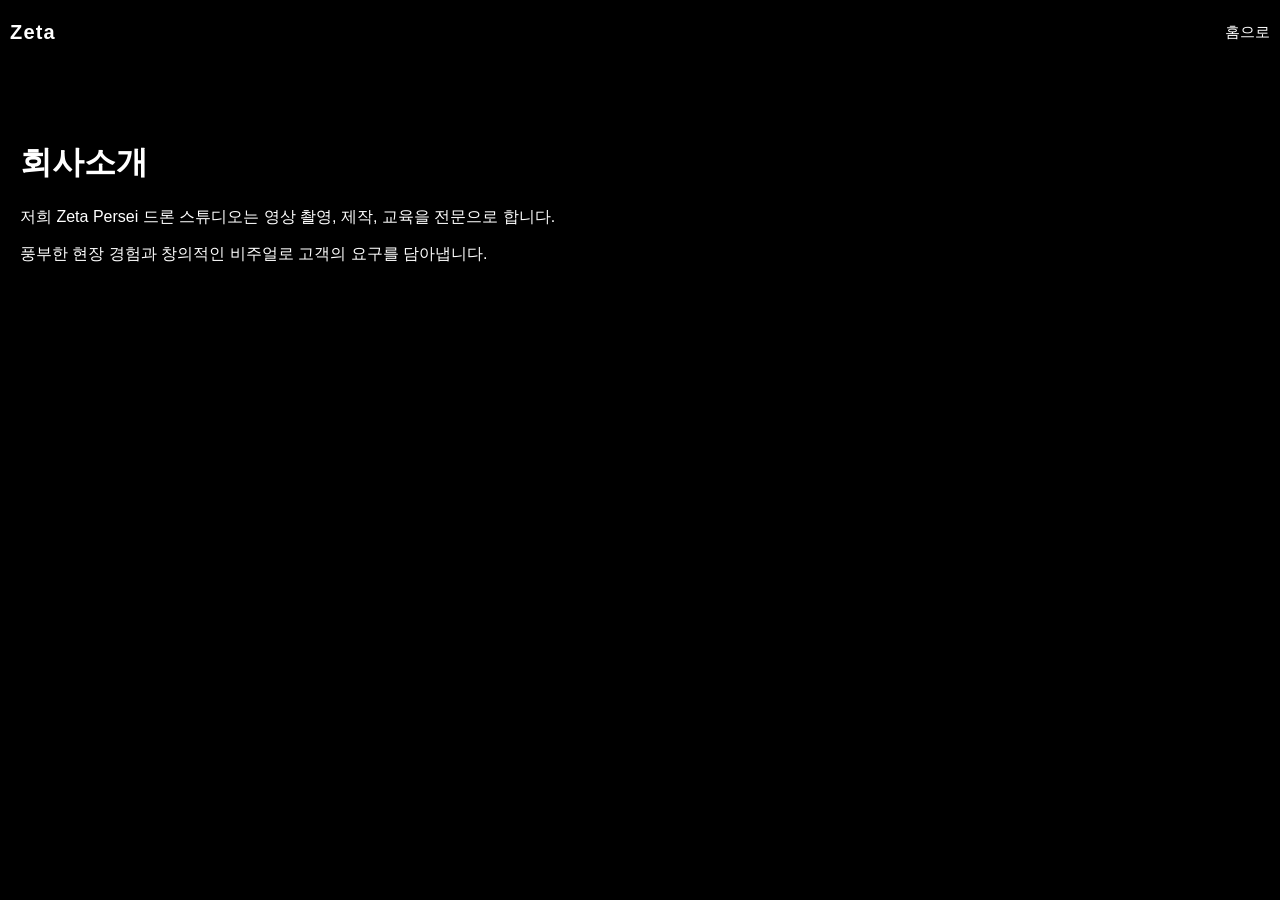
==== about.html @ e3e01cfb "...." ====
<!DOCTYPE html>
<html lang="ko">
<head>
    <meta charset="utf-8">
    <title>회사소개 - Zeta Persei</title>
    <link rel="stylesheet" href="style.css">
    <meta name="theme-color" content="#111">
</head>
<body>
<header class="header">
    <div class="logo">Zeta</div>
    <nav>
        <div class="menu"><button onclick="window.location.href='index.html'">홈으로</button></div>
    </nav>
</header>
<main style="padding:120px 20px; color: white;">
    <h1>회사소개</h1>
    <p>저희 Zeta Persei 드론 스튜디오는 영상 촬영, 제작, 교육을 전문으로 합니다.</p>
    <p>풍부한 현장 경험과 창의적인 비주얼로 고객의 요구를 담아냅니다.</p>
</main>
</body>
</html>
---- style.css ----
/* ================= 기본 ================= */
body {
    margin: 0;
    font-family: 'Segoe UI', sans-serif;
    background: #000;
    color: white;
}

body.loading {
    overflow: hidden;
}

/* Light theme overrides */
body.light {
    background: #f7f7f7;
    color: #0b0b0b;
}

body.light .header {
    background: rgba(255,255,255,0.95);
    color: #111;
    box-shadow: 0 6px 18px rgba(0,0,0,0.06);
}

body.light .logo {
    color: #111;
}

body.light nav {
    color: #111;
}

body.light .menu button,
body.light .nav-button {
    color: #111;
}

body.light .nav-button.active::after {
    background: #111;
}

body.light nav a,
body.light .dropdown a {
    color: #111;
    background: transparent;
}

body.light .dropdown {
    background: rgba(255,255,255,0.95);
    color: #111;
    border: 1px solid rgba(0,0,0,0.06);
}

body.light .header button,
body.light .nav-toggle {
    background: transparent;
    color: #111;
}

body.light .theme-toggle {
    background: rgba(0,0,0,0.08);
    color: #111;
}

body.light button {
    background: #111;
    color: #fff;
}

body.light nav button,
body.light .menu button {
    background: transparent;
    color: #111;
}

body.light .card,
body.light .stat-card,
body.light .weather-status-card,
body.light .weather-metric,
body.light .contact-form {
    background: #fff;
    color: #111;
    border: 1px solid rgba(0,0,0,0.06);
    box-shadow: none;
}

body.light .overlay { background: rgba(255,255,255,0.06) }

body.light .contact-form input,
body.light .contact-form textarea {
    background: #fff;
    color: #111;
    border: 1px solid rgba(0,0,0,0.08);
}

#loader {
    position: fixed;
    inset: 0;
    display: flex;
    align-items: center;
    justify-content: center;
    background:
        radial-gradient(circle at 50% 40%, rgba(255,255,255,0.08), transparent 42%),
        linear-gradient(180deg, #050505 0%, #111 100%);
    z-index: 2000;
    opacity: 1;
    visibility: visible;
    transition: opacity 0.6s ease, visibility 0.6s ease;
}

#loader.hide {
    opacity: 0;
    visibility: hidden;
}

.loader-mark {
    font-size: clamp(42px, 8vw, 96px);
    font-weight: 700;
    letter-spacing: 0.32em;
    text-transform: uppercase;
    color: white;
    text-indent: 0.32em;
    animation: loaderPulse 1.6s ease-in-out infinite;
}

@keyframes loaderPulse {
    0% {
        opacity: 0.45;
        transform: scale(0.96);
    }
    50% {
        opacity: 1;
        transform: scale(1);
    }
    100% {
        opacity: 0.45;
        transform: scale(0.96);
    }
}

/* ================= HEADER ================= */
.header {
    position: fixed;
    width: 100%;
    padding: 15px 10px;
    display: flex;
    justify-content: space-between;
    align-items: center;
    backdrop-filter: blur(10px);
    background: rgba(0,0,0,0.6);
    z-index: 1000;
    box-sizing: border-box;
    transition: padding 0.35s ease, background 0.35s ease, box-shadow 0.35s ease, backdrop-filter 0.35s ease, transform 0.35s ease;
}

.nav-toggle {
    display: none;
    background: none;
    border: none;
    color: white;
    font-size: 22px;
    margin-right: 8px;
}

.header-actions {
    display: inline-flex;
    gap: 8px;
    align-items: center;
}

.theme-toggle {
    background: rgba(255,255,255,0.06);
    border-radius: 8px;
    padding: 6px 8px;
}

.header.scrolled {
    padding: 10px 18px;
    background: rgba(0,0,0,0.82);
    backdrop-filter: blur(16px);
    box-shadow: 0 10px 30px rgba(0,0,0,0.28);
}

/* 로고 */
.logo {
    font-size: 20px;
    font-weight: bold;
    letter-spacing: 0.06em;
    transition: transform 0.35s ease, letter-spacing 0.35s ease, opacity 0.35s ease;
}

.header.scrolled .logo {
    transform: scale(0.92);
    letter-spacing: 0.12em;
    opacity: 0.9;
}


/* 메뉴 전체 */
nav {
    display: flex;
    gap: 30px;
}

.mobile-nav {
    display: none;
}

/* 메뉴 하나 */
.menu {
    position: relative;
}

/* 메뉴 버튼 */
.menu button {
    background: none;
    border: none;
    color: white;
    cursor: pointer;
    font-size: 15px;
    padding: 8px 0;
    position: relative;
    transition: color 0.25s ease, transform 0.25s ease, opacity 0.25s ease;
}

.menu button:hover {
    opacity: 1;
}

.nav-button::after {
    content: "";
    position: absolute;
    left: 0;
    bottom: -2px;
    width: 100%;
    height: 2px;
    border-radius: 999px;
    background: white;
    transform: scaleX(0);
    transform-origin: center;
    transition: transform 0.25s ease, opacity 0.25s ease;
    opacity: 0.7;
}

.nav-button.active {
    color: #ffffff;
    transform: translateY(-1px);
}

.nav-button.active::after {
    transform: scaleX(1);
    opacity: 1;
}

/* ================= 드롭다운 ================= */
.dropdown {
    position: absolute;
    top: 40px;
    left: 0;
    background: rgba(0,0,0,0.9);
    display: none;
    flex-direction: column;
    min-width: 150px;
    border-radius: 10px;
}

/* 드롭다운 링크 */
.dropdown a {
    padding: 10px;
    color: white;
    text-decoration: none;
}

/* hover 시 열림 */
.menu:hover .dropdown,
.menu.open .dropdown {
    display: flex;
}

/* ================= HERO ================= */
.hero {
    height: 100vh;
    position: relative;
}

#bgVideo {
    width: 100%;
    height: 100%;
    object-fit: cover;
}

/* 어둡게 */
.overlay {
    position: absolute;
    width: 100%;
    height: 100%;
    background: rgba(0,0,0,0.5);
}

/* 텍스트 */
.hero-content {
    position: absolute;
    top: 40%;
    width: 100%;
    text-align: center;
}

.dark {
    background: #070707;
    color: #f6f6f6;
}

/* ================= 버튼 ================= */
button {
    padding: 12px 24px;
    border: none;
    border-radius: 30px;
    background: white;
    color: black;
    cursor: pointer;
}

/* ================= 섹션 ================= */
.section {
    padding: 120px 20px;
    text-align: center;
}

.section-description {
    max-width: 720px;
    margin: 12px auto 0;
    color: #c6c6c6;
    line-height: 1.7;
}

.weather-panel {
    max-width: 1080px;
    margin: 36px auto 0;
    display: grid;
    grid-template-columns: 1.3fr 1fr;
    gap: 22px;
}

.weather-status-card,
.weather-metric {
    border: 1px solid rgba(255,255,255,0.08);
    background: linear-gradient(180deg, rgba(255,255,255,0.08) 0%, rgba(255,255,255,0.04) 100%);
    border-radius: 24px;
    box-shadow: 0 18px 40px rgba(0,0,0,0.22);
}

.weather-status-card {
    padding: 34px 30px;
    text-align: left;
}

.weather-kicker {
    margin: 0 0 14px;
    color: rgba(255,255,255,0.65);
    text-transform: uppercase;
    letter-spacing: 0.16em;
    font-size: 12px;
}

.flight-status {
    display: inline-flex;
    align-items: center;
    justify-content: center;
    min-width: 150px;
    padding: 14px 20px;
    border-radius: 999px;
    font-size: clamp(28px, 4vw, 42px);
    font-weight: 700;
    letter-spacing: 0.08em;
}

.flight-status.loading {
    background: rgba(255,255,255,0.08);
    color: white;
}

.flight-status.good {
    background: rgba(73, 197, 121, 0.18);
    color: #9ef2bb;
}

.flight-status.caution {
    background: rgba(255, 196, 87, 0.18);
    color: #ffd27d;
}

.flight-status.no-fly {
    background: rgba(255, 107, 107, 0.18);
    color: #ffb2b2;
}

.weather-location {
    margin: 18px 0 0;
    color: #cfcfcf;
    font-size: 15px;
}

.weather-metrics {
    display: grid;
    grid-template-columns: repeat(3, 1fr);
    gap: 18px;
}

.weather-extra { margin-top: 12px; display:flex; gap:12px; color:#cfcfcf }
.weather-forecast { margin-top: 18px; display:flex; gap:12px; justify-content:center }
.forecast-item { padding:8px 12px; background:rgba(255,255,255,0.03); border-radius:10px; font-size:13px }

.weather-metric {
    padding: 28px 18px;
}

.metric-label {
    display: block;
    color: rgba(255,255,255,0.65);
    text-transform: uppercase;
    letter-spacing: 0.16em;
    font-size: 11px;
}

.weather-metric strong {
    display: block;
    margin: 12px 0 6px;
    font-size: clamp(26px, 4vw, 40px);
    font-weight: 700;
}

.metric-unit {
    color: #bdbdbd;
    font-size: 14px;
}

.stats {
    display: flex;
    justify-content: center;
    gap: 22px;
    flex-wrap: wrap;
    margin-top: 42px;
}

.stat-card {
    min-width: 190px;
    padding: 28px 24px;
    border-radius: 22px;
    background: linear-gradient(180deg, rgba(255,255,255,0.1) 0%, rgba(255,255,255,0.04) 100%);
    border: 1px solid rgba(255,255,255,0.08);
    box-shadow: 0 18px 40px rgba(0,0,0,0.2);
}

.count,
.plus {
    font-size: 44px;
    font-weight: 700;
    line-height: 1;
}

.stat-card p {
    margin: 14px 0 0;
    color: #cfcfcf;
    font-size: 15px;
    letter-spacing: 0.04em;
}

/* ================= 카드 ================= */
.cards {
    display: flex;
    justify-content: center;
    gap: 20px;
}

.card {
    background: rgba(255,255,255,0.1);
    padding: 30px;
    border-radius: 20px;
    transition: 0.3s;
}

.card:hover {
    transform: translateY(-10px);
}

/* ================= 슬라이더 ================= */
/* 슬라이더 박스 */
.slider {
    width: 100%;
    max-width: 1000px;
    margin: auto;
}

/* 영상 3개 가로 정렬 */
.slides {
    display: flex;
    justify-content: center;
    gap: 20px;
    flex-wrap: wrap; /* 화면 작아지면 줄바꿈 */
}

.slides.dragging { cursor: grabbing }
.slides { overflow-x: auto; scroll-behavior: smooth; padding-bottom: 12px }
.slides::-webkit-scrollbar { height: 8px }
.slides::-webkit-scrollbar-thumb { background: rgba(255,255,255,0.08); border-radius: 999px }

.portfolio-controls { display:flex; justify-content:space-between; align-items:center; max-width:1000px; margin: 0 auto 18px }
.filters { display:flex; gap:8px }
.filter-btn { background: rgba(255,255,255,0.06); color:white; border:none; padding:8px 12px; border-radius:8px }
.filter-btn.active { background:white; color:black }
.carousel-controls button { background: rgba(255,255,255,0.06); color:white; border:none; padding:6px 10px; border-radius:8px }

.map-wrap { max-width:1000px; margin:0 auto }

.reviews-list blockquote { margin:8px auto; max-width:800px; background: rgba(255,255,255,0.03); padding: 14px; border-radius:8px }
.process-list { max-width:800px; margin: 0 auto; text-align:left }

@media (max-width: 880px) {
    nav { display:none }
    .nav-toggle { display:inline-block }
    .mobile-nav { display:block; position:fixed; inset:0; background:rgba(0,0,0,0.9); z-index:1500; transform: translateY(-100%); transition: transform 0.28s ease }
    .mobile-nav.open { transform: translateY(0) }
    .mobile-nav nav { display:flex; flex-direction:column; gap:18px; padding: 80px 20px }
}

/* estimate */
.estimate-card { max-width:720px; margin: 18px auto; padding: 18px; background: rgba(255,255,255,0.03); border-radius: 12px }
.estimate-card label { display:block; margin-bottom:12px }
.estimate-card input, .estimate-card select { width:100%; padding:8px; margin-top:6px }
.estimate-result { margin: 12px 0; font-size:18px }

/* attachment preview */
.attachment-preview img { max-width:240px; display:block; margin-top:8px }

/* admin */
.admin-message { border:1px solid rgba(255,255,255,0.06); padding:12px; margin-bottom:12px; border-radius:8px }
.admin-message header { display:flex; justify-content:space-between; align-items:center }
.admin-actions button { margin-left:8px }

/* 포트폴리오 링크 */
.portfolio-link {
    display: block;
    border-radius: 15px;
    overflow: hidden;
    text-decoration: none;
}

/* 영상/이미지 스타일 */
.slides video,
.slides img {
    width: 300px;
    height: 200px;
    object-fit: cover;
    border-radius: 15px;
    cursor: pointer;
    display: block;
    transition: transform 0.3s ease;
}

/* hover 효과 */
.slides video:hover,
.slides img:hover {
    transform: scale(1.05);
}

.video-title {
    margin: 12px 0 0;
    color: #c6c6c6;
    font-size: 14px;
}

.slides {
    display: flex;
    transition: 0.6s;
}

.slides iframe {
    width: 320px;
    height: 200px;
    border-radius: 10px;
}
/* ================= 입력 ================= */
input, textarea {
    display: block;
    margin: 10px auto;
    padding: 12px;
    width: 260px;
    border-radius: 10px;
    border: none;
}

.contact-intro {
    max-width: 560px;
    margin: 0 auto 28px;
    color: #cfcfcf;
    line-height: 1.7;
}

.contact-form {
    max-width: 620px;
    margin: 0 auto;
    padding: 28px;
    border: 1px solid rgba(255,255,255,0.1);
    border-radius: 24px;
    background: rgba(255,255,255,0.04);
    text-align: left;
    box-shadow: 0 24px 60px rgba(0,0,0,0.24);
}

.form-group {
    margin-bottom: 18px;
}

.form-group label {
    display: block;
    margin-bottom: 8px;
    color: #f2f2f2;
    font-size: 14px;
    font-weight: 600;
}

.contact-form input,
.contact-form textarea {
    width: 100%;
    margin: 0;
    box-sizing: border-box;
    background: rgba(255,255,255,0.08);
    border: 1px solid rgba(255,255,255,0.08);
    color: white;
    transition: border-color 0.2s ease, box-shadow 0.2s ease, background 0.2s ease;
}

.contact-form input::placeholder,
.contact-form textarea::placeholder {
    color: #9f9f9f;
}

.contact-form input:focus,
.contact-form textarea:focus {
    outline: none;
    border-color: rgba(255,255,255,0.28);
    box-shadow: 0 0 0 4px rgba(255,255,255,0.08);
    background: rgba(255,255,255,0.1);
}

.contact-form textarea {
    min-height: 150px;
    resize: vertical;
}

.contact-actions {
    display: flex;
    flex-direction: column;
    align-items: flex-start;
    gap: 14px;
}

.form-status {
    min-height: 24px;
    margin: 0;
    color: #bfbfbf;
    font-size: 14px;
}

.form-status.success {
    color: #9be7b1;
}

.form-status.error {
    color: #ff9f9f;
}

#sendButton:disabled {
    opacity: 0.6;
    cursor: wait;
}

/* ================= 애니메이션 ================= */
.fade {
    opacity: 0;
    transform: translateY(50px);
    transition: 1s;
}

.fade.show {
    opacity: 1;
    transform: translateY(0);
}

/* ================= FOOTER ================= */
.footer {
    background: linear-gradient(180deg, #0b0b0b 0%, #141414 100%);
    border-top: 1px solid rgba(255,255,255,0.08);
    padding: 56px 24px 28px;
}

.footer-container {
    display: flex;
    justify-content: space-between;
    flex-wrap: wrap;
    gap: 32px;
    max-width: 1100px;
    margin: 0 auto;
}

.footer a {
    color: white;
    text-decoration: none;
    display: block;
    margin-bottom: 10px;
    opacity: 0.8;
}

.footer a:hover {
    opacity: 1;
}

.footer-brand,
.footer-links,
.footer-contact {
    min-width: 220px;
}

.footer h3,
.footer h4 {
    margin-top: 0;
    margin-bottom: 14px;
}

.footer p {
    margin: 0 0 10px;
    color: #cfcfcf;
    line-height: 1.7;
}

.copy {
    text-align: center;
    margin-top: 36px;
    padding-top: 22px;
    border-top: 1px solid rgba(255,255,255,0.08);
    color: #9a9a9a;
    font-size: 14px;
}

.video-modal {
    position: fixed;
    inset: 0;
    display: flex;
    align-items: center;
    justify-content: center;
    padding: 24px;
    opacity: 0;
    visibility: hidden;
    pointer-events: none;
    transition: opacity 0.28s ease, visibility 0.28s ease;
    z-index: 1800;
}

.video-modal.open {
    opacity: 1;
    visibility: visible;
    pointer-events: auto;
}

.video-modal-backdrop {
    position: absolute;
    inset: 0;
    background: rgba(0,0,0,0.86);
    backdrop-filter: blur(8px);
}

.video-modal-dialog {
    position: relative;
    width: min(1100px, 100%);
    z-index: 1;
}

.video-frame-wrap {
    position: relative;
    width: 100%;
    padding-top: 56.25%;
    border-radius: 24px;
    overflow: hidden;
    background: #000;
    box-shadow: 0 28px 60px rgba(0,0,0,0.4);
}

.video-frame-wrap iframe {
    position: absolute;
    inset: 0;
    width: 100%;
    height: 100%;
    border: 0;
}

.video-modal-close {
    position: absolute;
    top: -54px;
    right: 0;
    width: 44px;
    height: 44px;
    padding: 0;
    border-radius: 50%;
    background: rgba(255,255,255,0.14);
    color: white;
    font-size: 28px;
    line-height: 1;
    z-index: 2;
}

#topBtn {
    position: fixed;
    right: 24px;
    bottom: 24px;
    width: 52px;
    height: 52px;
    padding: 0;
    border-radius: 50%;
    background: rgba(255,255,255,0.92);
    color: #111;
    font-size: 22px;
    font-weight: 700;
    box-shadow: 0 16px 32px rgba(0,0,0,0.28);
    opacity: 0;
    visibility: hidden;
    transform: translateY(12px);
    transition: opacity 0.25s ease, transform 0.25s ease, visibility 0.25s ease;
    z-index: 1200;
}

#topBtn.show {
    opacity: 1;
    visibility: visible;
    transform: translateY(0);
}

#topBtn:hover {
    transform: translateY(-2px);
}
/* 영상 묶음 */
.video-item {
    text-align: center;
}

/* 제목 */
.video-title {
    margin-top: 10px;
    font-size: 14px;
    color: #ccc;
}
.video-item:hover .video-title {
    color: white;
    font-weight: bold;
}

@media (max-width: 768px) {
    nav {
        gap: 16px;
    }

    .header {
        flex-wrap: wrap;
        gap: 10px;
    }

    .cards,
    .weather-panel,
    .weather-metrics,
    .footer-container {
        flex-direction: column;
    }

    .weather-panel,
    .weather-metrics {
        display: flex;
    }

    .footer {
        padding: 44px 20px 24px;
    }

    #topBtn {
        right: 18px;
        bottom: 18px;
        width: 48px;
        height: 48px;
    }

    .video-modal {
        padding: 16px;
    }

    .video-modal-close {
        top: -48px;
    }
}
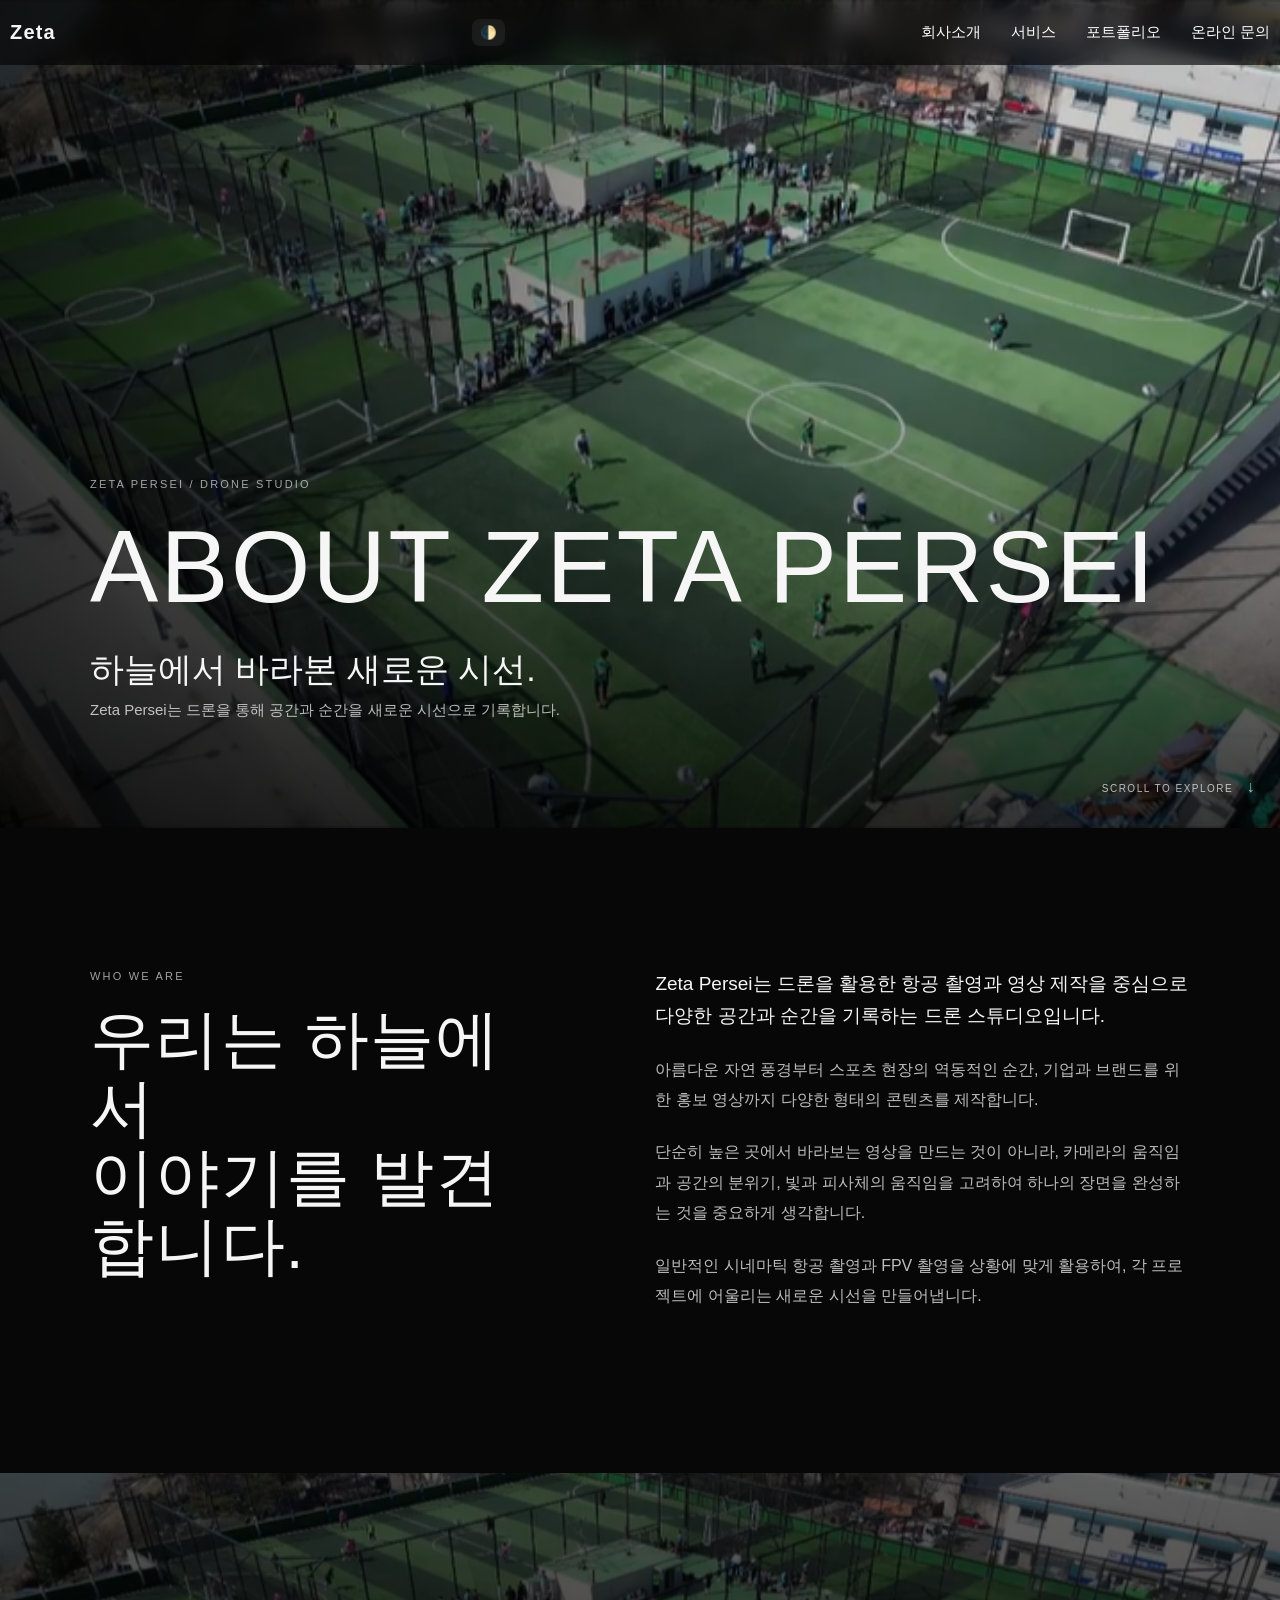
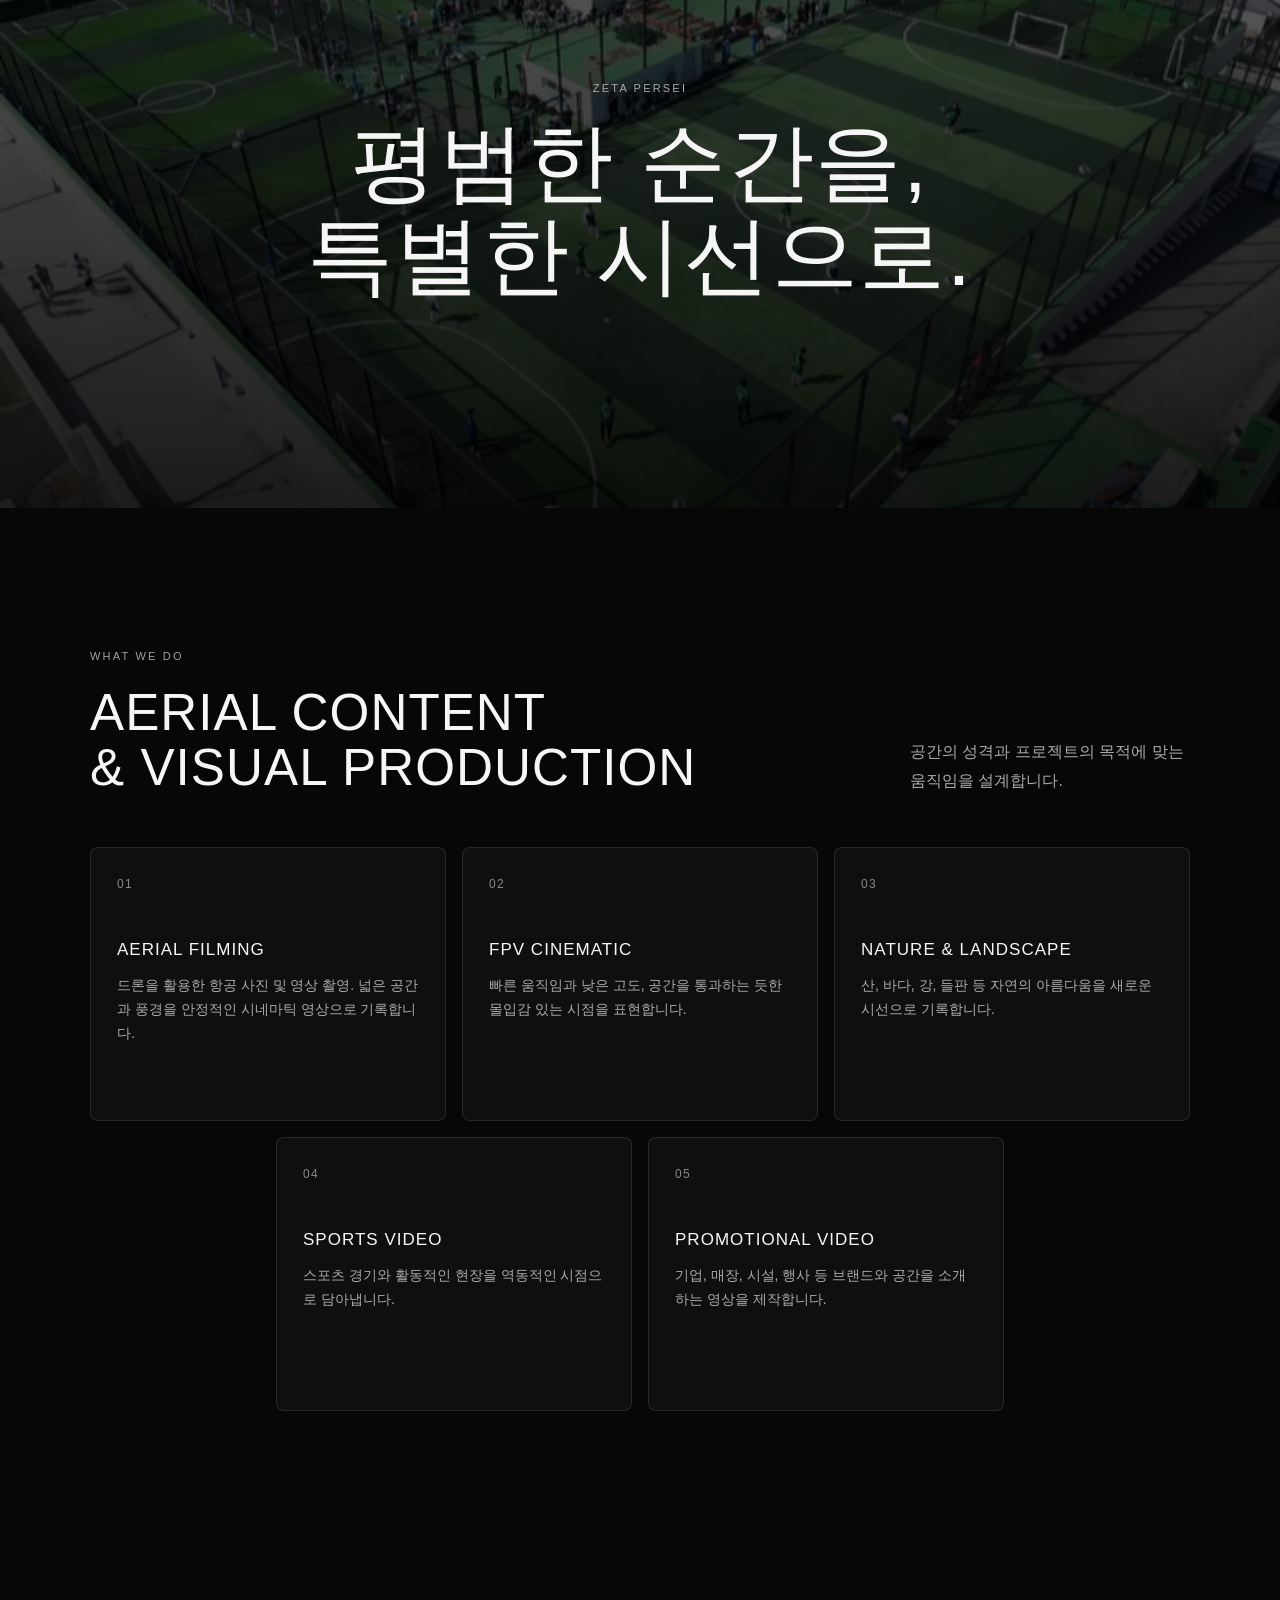
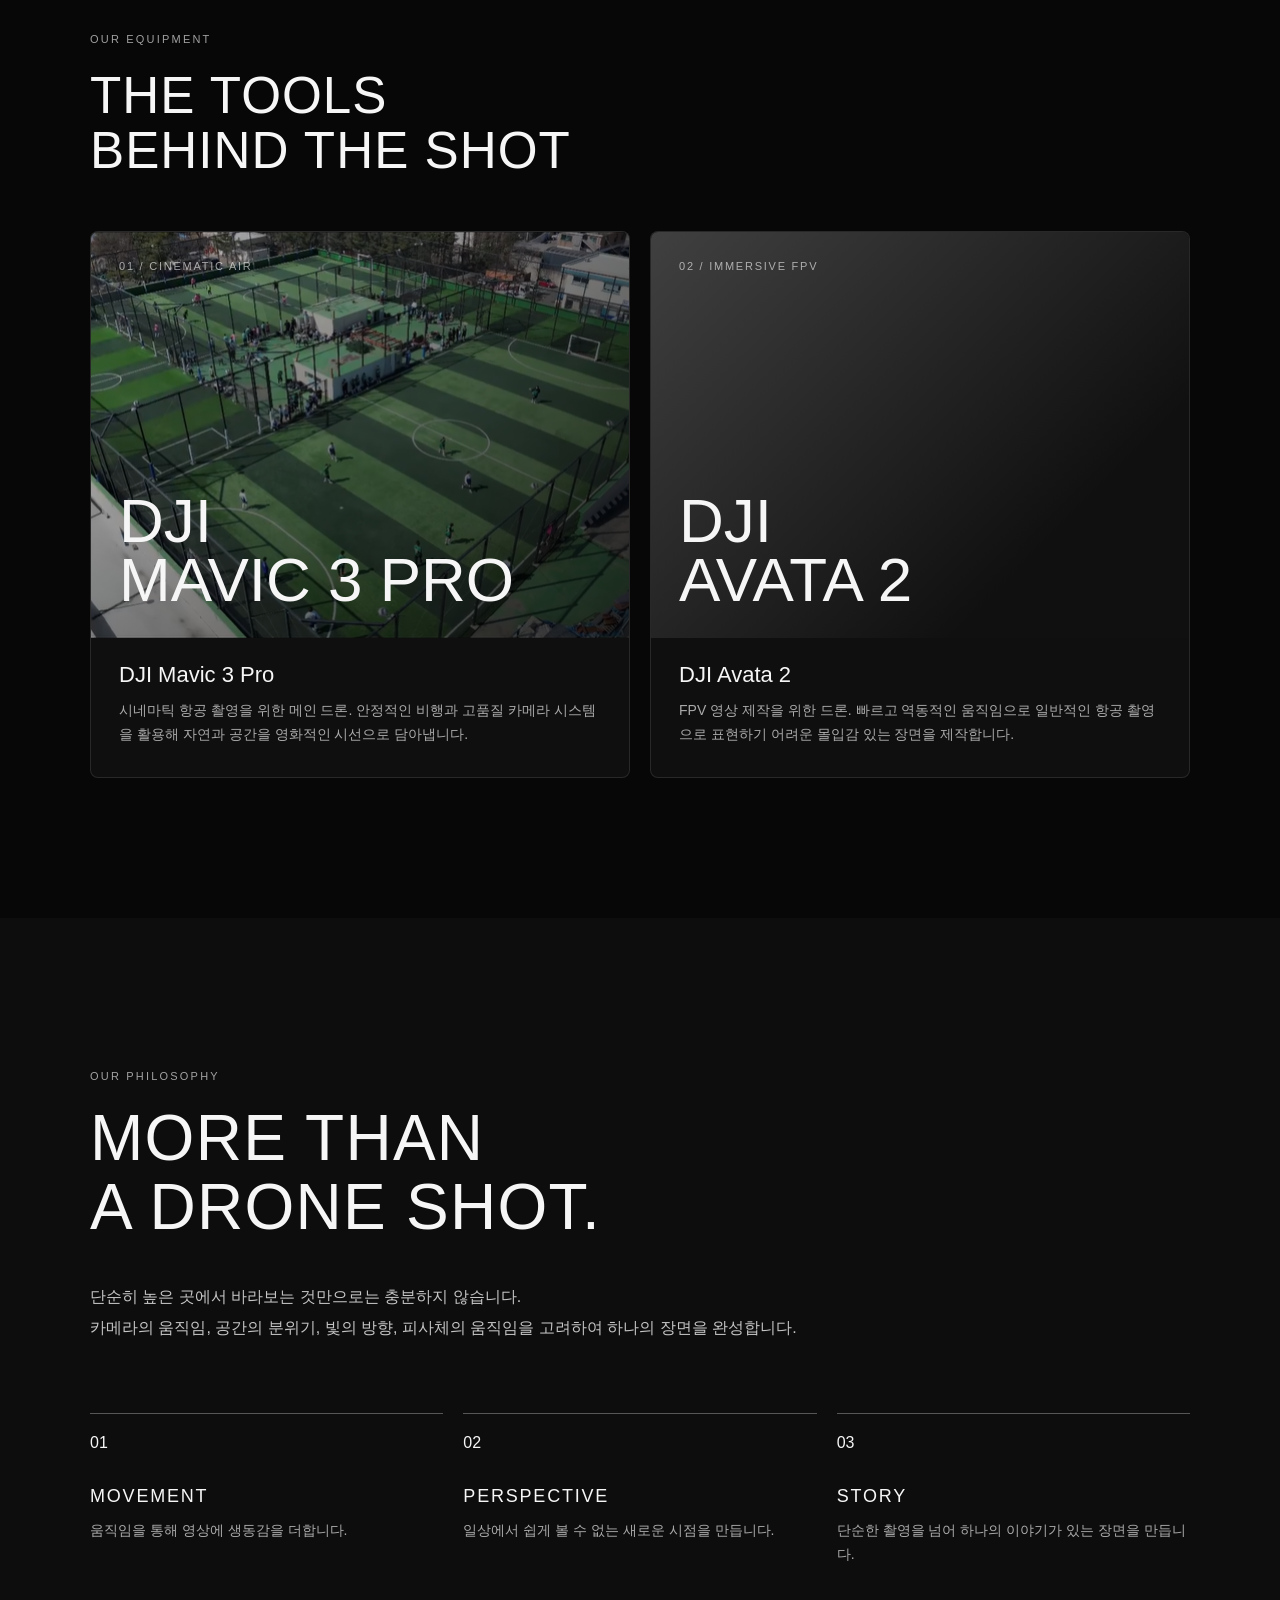
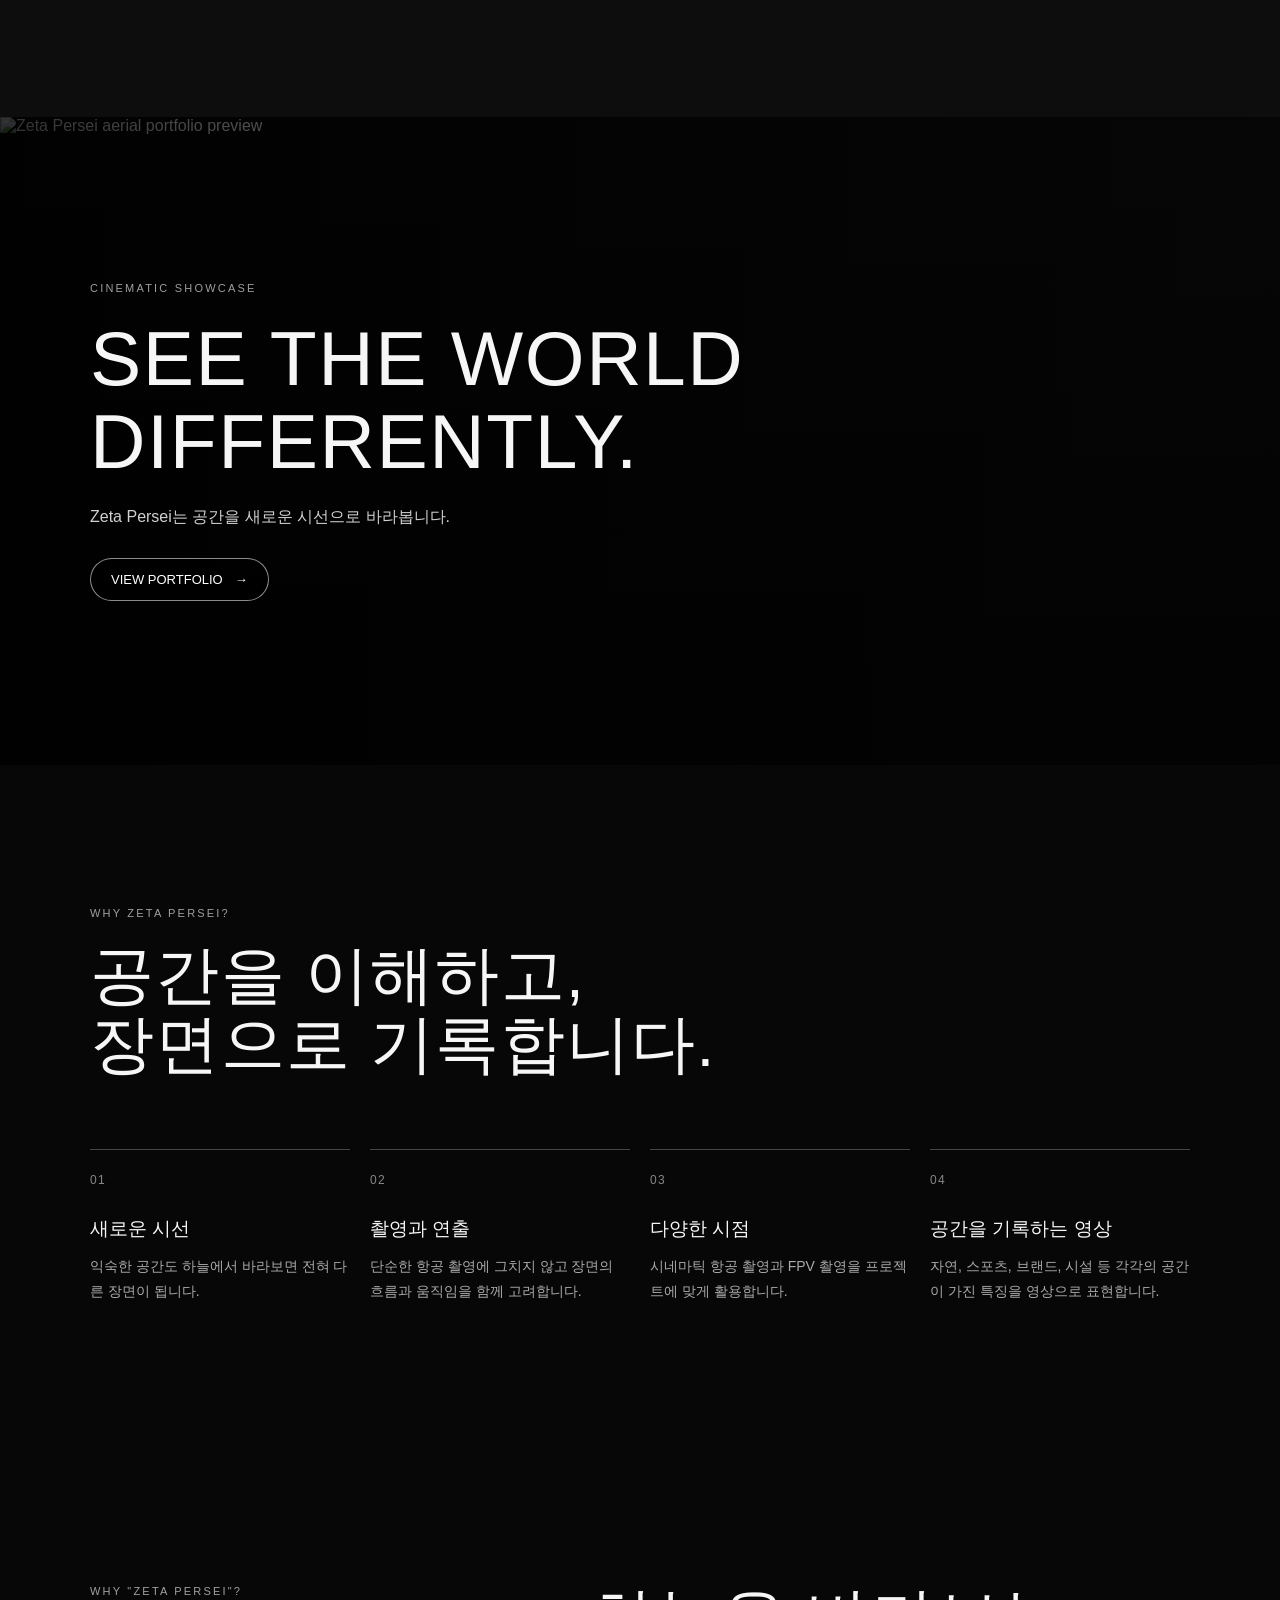
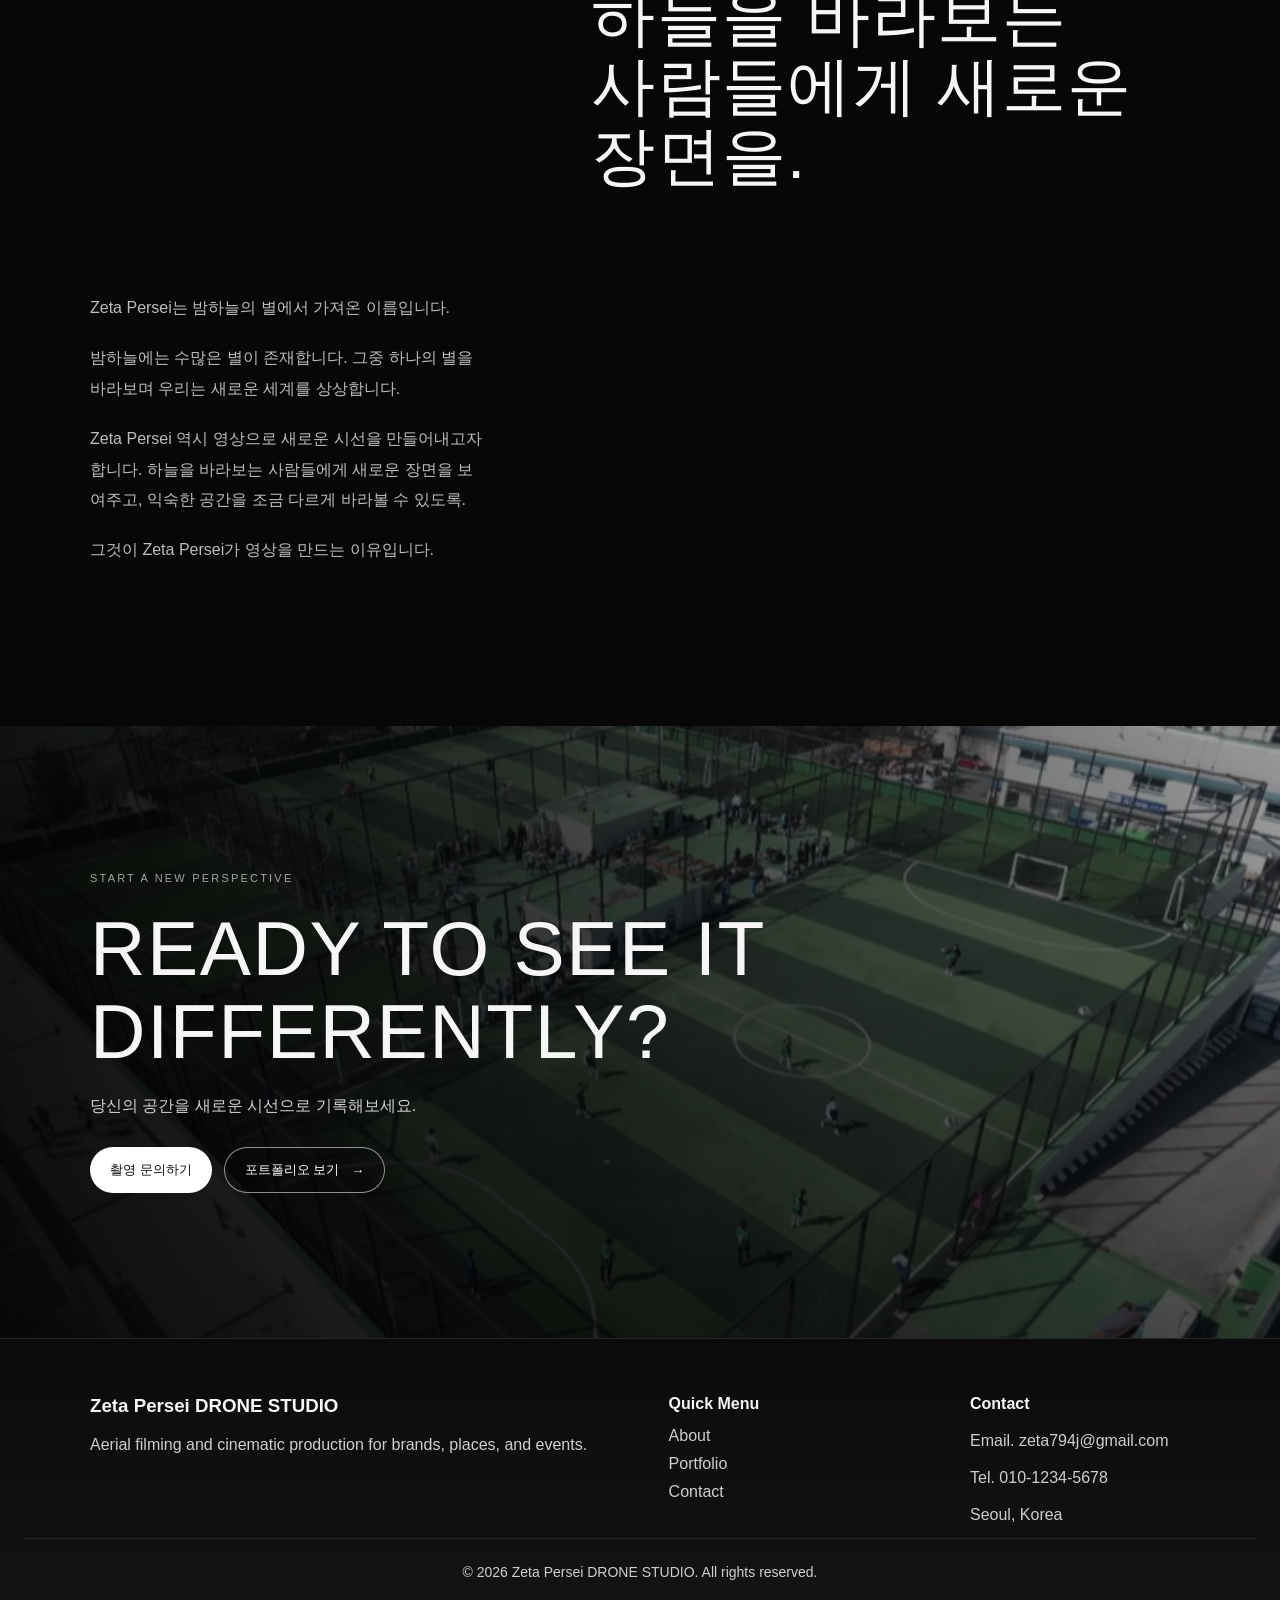
==== commit 9a881940: "dkakeh ehoTdmfRJf" ====
--- a/about.html
+++ b/about.html
@@ -2,21 +2,128 @@
 <html lang="ko">
 <head>
     <meta charset="utf-8">
-    <title>회사소개 - Zeta Persei</title>
+    <meta name="viewport" content="width=device-width, initial-scale=1">
+    <title>회사소개 | Zeta Persei DRONE STUDIO</title>
+    <meta name="description" content="Zeta Persei DRONE STUDIO는 드론 항공 촬영, FPV 영상, 자연·스포츠 영상 및 홍보 콘텐츠를 제작하는 드론 스튜디오입니다.">
+    <meta property="og:title" content="회사소개 | Zeta Persei DRONE STUDIO">
+    <meta property="og:description" content="하늘에서 바라본 새로운 시선으로 공간과 순간을 기록합니다.">
+    <meta property="og:type" content="website">
     <link rel="stylesheet" href="style.css">
     <meta name="theme-color" content="#111">
 </head>
-<body>
+<body class="about-page">
+<div id="loader" aria-hidden="true"><div class="loader-mark">Zeta</div></div>
+
 <header class="header">
-    <div class="logo">Zeta</div>
+    <a class="logo" href="index.html" aria-label="Zeta Persei 홈">Zeta</a>
+    <button id="navToggle" class="nav-toggle" aria-expanded="false" aria-controls="mobileNav" aria-label="메뉴 열기">☰</button>
+    <div class="header-actions">
+        <button id="themeToggle" class="theme-toggle" aria-pressed="false" aria-label="다크 모드 전환">🌓</button>
+    </div>
     <nav>
-        <div class="menu"><button onclick="window.location.href='index.html'">홈으로</button></div>
+        <div class="menu">
+            <button class="nav-button" type="button">회사소개</button>
+            <div class="dropdown">
+                <a href="about.html" aria-current="page">회사소개</a>
+                <a href="greeting.html">인사말</a>
+                <a href="directions.html">오시는 길</a>
+            </div>
+        </div>
+        <div class="menu">
+            <button class="nav-button" type="button">서비스</button>
+            <div class="dropdown">
+                <a href="service-shooting.html">드론 촬영</a>
+                <a href="service-production.html">영상 제작</a>
+                <a href="service-education.html">교육</a>
+            </div>
+        </div>
+        <div class="menu"><button type="button" onclick="window.location.href='index.html#portfolio'">포트폴리오</button></div>
+        <div class="menu"><button type="button" onclick="window.location.href='index.html#contact'">온라인 문의</button></div>
     </nav>
+    <div id="mobileNav" class="mobile-nav" aria-hidden="true">
+        <nav role="navigation">
+            <a href="about.html">회사소개</a>
+            <a href="greeting.html">인사말</a>
+            <a href="directions.html">오시는 길</a>
+            <a href="service-shooting.html">드론 촬영</a>
+            <a href="service-production.html">영상 제작</a>
+            <a href="service-education.html">교육</a>
+            <a href="index.html#portfolio">포트폴리오</a>
+            <a href="index.html#contact">온라인 문의</a>
+        </nav>
+    </div>
 </header>
-<main style="padding:120px 20px; color: white;">
-    <h1>회사소개</h1>
-    <p>저희 Zeta Persei 드론 스튜디오는 영상 촬영, 제작, 교육을 전문으로 합니다.</p>
-    <p>풍부한 현장 경험과 창의적인 비주얼로 고객의 요구를 담아냅니다.</p>
+
+<main>
+    <section class="about-hero">
+        <video class="about-hero-media" autoplay muted loop playsinline poster="img/instagram-reel.jpg.png">
+            <source src="img/hero-spring.mp4" type="video/mp4">
+        </video>
+        <div class="about-hero-overlay"></div>
+        <div class="about-hero-content">
+            <p class="eyebrow">ZETA PERSEI / DRONE STUDIO</p>
+            <h1>ABOUT ZETA PERSEI</h1>
+            <p class="hero-lead">하늘에서 바라본 새로운 시선.</p>
+            <p class="hero-copy">Zeta Persei는 드론을 통해 공간과 순간을 새로운 시선으로 기록합니다.</p>
+        </div>
+        <a class="scroll-cue" href="#who-we-are">SCROLL TO EXPLORE <span>↓</span></a>
+    </section>
+
+    <section id="who-we-are" class="about-section about-intro fade">
+        <div class="about-section-heading">
+            <p class="eyebrow">WHO WE ARE</p>
+            <h2>우리는 하늘에서<br>이야기를 발견합니다.</h2>
+        </div>
+        <div class="about-copy-block">
+            <p class="lead-copy">Zeta Persei는 드론을 활용한 항공 촬영과 영상 제작을 중심으로 다양한 공간과 순간을 기록하는 드론 스튜디오입니다.</p>
+            <p>아름다운 자연 풍경부터 스포츠 현장의 역동적인 순간, 기업과 브랜드를 위한 홍보 영상까지 다양한 형태의 콘텐츠를 제작합니다.</p>
+            <p>단순히 높은 곳에서 바라보는 영상을 만드는 것이 아니라, 카메라의 움직임과 공간의 분위기, 빛과 피사체의 움직임을 고려하여 하나의 장면을 완성하는 것을 중요하게 생각합니다.</p>
+            <p>일반적인 시네마틱 항공 촬영과 FPV 촬영을 상황에 맞게 활용하여, 각 프로젝트에 어울리는 새로운 시선을 만들어냅니다.</p>
+        </div>
+    </section>
+
+    <section class="brand-statement fade">
+        <p class="eyebrow">ZETA PERSEI</p>
+        <h2>평범한 순간을,<br>특별한 시선으로.</h2>
+    </section>
+
+    <section class="about-section work-section fade">
+        <div class="section-title-row">
+            <div><p class="eyebrow">WHAT WE DO</p><h2>AERIAL CONTENT<br>&amp; VISUAL PRODUCTION</h2></div>
+            <p class="section-intro">공간의 성격과 프로젝트의 목적에 맞는 움직임을 설계합니다.</p>
+        </div>
+        <div class="about-card-grid">
+            <article class="about-card"><span class="card-index">01</span><h3>AERIAL FILMING</h3><p>드론을 활용한 항공 사진 및 영상 촬영. 넓은 공간과 풍경을 안정적인 시네마틱 영상으로 기록합니다.</p></article>
+            <article class="about-card"><span class="card-index">02</span><h3>FPV CINEMATIC</h3><p>빠른 움직임과 낮은 고도, 공간을 통과하는 듯한 몰입감 있는 시점을 표현합니다.</p></article>
+            <article class="about-card"><span class="card-index">03</span><h3>NATURE &amp; LANDSCAPE</h3><p>산, 바다, 강, 들판 등 자연의 아름다움을 새로운 시선으로 기록합니다.</p></article>
+            <article class="about-card"><span class="card-index">04</span><h3>SPORTS VIDEO</h3><p>스포츠 경기와 활동적인 현장을 역동적인 시점으로 담아냅니다.</p></article>
+            <article class="about-card"><span class="card-index">05</span><h3>PROMOTIONAL VIDEO</h3><p>기업, 매장, 시설, 행사 등 브랜드와 공간을 소개하는 영상을 제작합니다.</p></article>
+        </div>
+    </section>
+
+    <section class="about-section equipment-section fade">
+        <div class="section-title-row"><div><p class="eyebrow">OUR EQUIPMENT</p><h2>THE TOOLS<br>BEHIND THE SHOT</h2></div></div>
+        <div class="equipment-grid">
+            <article class="equipment-card"><div class="equipment-visual mavic"><span>01 / CINEMATIC AIR</span><strong>DJI<br>MAVIC 3 PRO</strong></div><div class="equipment-info"><h3>DJI Mavic 3 Pro</h3><p>시네마틱 항공 촬영을 위한 메인 드론. 안정적인 비행과 고품질 카메라 시스템을 활용해 자연과 공간을 영화적인 시선으로 담아냅니다.</p></div></article>
+            <article class="equipment-card"><div class="equipment-visual avata"><span>02 / IMMERSIVE FPV</span><strong>DJI<br>AVATA 2</strong></div><div class="equipment-info"><h3>DJI Avata 2</h3><p>FPV 영상 제작을 위한 드론. 빠르고 역동적인 움직임으로 일반적인 항공 촬영으로 표현하기 어려운 몰입감 있는 장면을 제작합니다.</p></div></article>
+        </div>
+    </section>
+
+    <section class="philosophy-section fade">
+        <div class="about-section philosophy-inner"><p class="eyebrow">OUR PHILOSOPHY</p><h2>MORE THAN<br>A DRONE SHOT.</h2><p class="philosophy-copy">단순히 높은 곳에서 바라보는 것만으로는 충분하지 않습니다.<br>카메라의 움직임, 공간의 분위기, 빛의 방향, 피사체의 움직임을 고려하여 하나의 장면을 완성합니다.</p><div class="philosophy-list"><div><span>01</span><h3>MOVEMENT</h3><p>움직임을 통해 영상에 생동감을 더합니다.</p></div><div><span>02</span><h3>PERSPECTIVE</h3><p>일상에서 쉽게 볼 수 없는 새로운 시점을 만듭니다.</p></div><div><span>03</span><h3>STORY</h3><p>단순한 촬영을 넘어 하나의 이야기가 있는 장면을 만듭니다.</p></div></div></div>
+    </section>
+
+    <section class="showcase-section fade"><div class="showcase-media"><img src="https://img.youtube.com/vi/ALN1OTDqQmQ/maxresdefault.jpg" alt="Zeta Persei aerial portfolio preview"></div><div class="showcase-overlay"></div><div class="showcase-content"><p class="eyebrow">CINEMATIC SHOWCASE</p><h2>SEE THE WORLD<br>DIFFERENTLY.</h2><p>Zeta Persei는 공간을 새로운 시선으로 바라봅니다.</p><a class="outline-button" href="index.html#portfolio">VIEW PORTFOLIO <span>→</span></a></div></section>
+
+    <section class="about-section why-section fade"><p class="eyebrow">WHY ZETA PERSEI?</p><h2>공간을 이해하고,<br>장면으로 기록합니다.</h2><div class="why-grid"><article><span>01</span><h3>새로운 시선</h3><p>익숙한 공간도 하늘에서 바라보면 전혀 다른 장면이 됩니다.</p></article><article><span>02</span><h3>촬영과 연출</h3><p>단순한 항공 촬영에 그치지 않고 장면의 흐름과 움직임을 함께 고려합니다.</p></article><article><span>03</span><h3>다양한 시점</h3><p>시네마틱 항공 촬영과 FPV 촬영을 프로젝트에 맞게 활용합니다.</p></article><article><span>04</span><h3>공간을 기록하는 영상</h3><p>자연, 스포츠, 브랜드, 시설 등 각각의 공간이 가진 특징을 영상으로 표현합니다.</p></article></div></section>
+
+    <section class="about-section name-section fade"><p class="eyebrow">WHY "ZETA PERSEI"?</p><h2>하늘을 바라보는<br>사람들에게 새로운 장면을.</h2><div class="name-copy"><p>Zeta Persei는 밤하늘의 별에서 가져온 이름입니다.</p><p>밤하늘에는 수많은 별이 존재합니다. 그중 하나의 별을 바라보며 우리는 새로운 세계를 상상합니다.</p><p>Zeta Persei 역시 영상으로 새로운 시선을 만들어내고자 합니다. 하늘을 바라보는 사람들에게 새로운 장면을 보여주고, 익숙한 공간을 조금 다르게 바라볼 수 있도록.</p><p>그것이 Zeta Persei가 영상을 만드는 이유입니다.</p></div></section>
+
+    <section class="about-cta"><div class="about-cta-media"></div><div class="about-cta-overlay"></div><div class="about-cta-content"><p class="eyebrow">START A NEW PERSPECTIVE</p><h2>READY TO SEE IT<br>DIFFERENTLY?</h2><p>당신의 공간을 새로운 시선으로 기록해보세요.</p><div class="cta-actions"><a class="primary-button" href="index.html#contact">촬영 문의하기</a><a class="outline-button" href="index.html#portfolio">포트폴리오 보기 <span>→</span></a></div></div></section>
 </main>
+
+<footer class="footer"><div class="footer-container"><div class="footer-brand"><h3>Zeta Persei DRONE STUDIO</h3><p>Aerial filming and cinematic production for brands, places, and events.</p></div><div class="footer-links"><h4>Quick Menu</h4><a href="about.html">About</a><a href="index.html#portfolio">Portfolio</a><a href="index.html#contact">Contact</a></div><div class="footer-contact"><h4>Contact</h4><p>Email. zeta794j@gmail.com</p><p>Tel. 010-1234-5678</p><p>Seoul, Korea</p></div></div><p class="copy">&copy; 2026 Zeta Persei DRONE STUDIO. All rights reserved.</p></footer>
+<button id="topBtn" type="button" onclick="scrollToTop()" aria-label="맨 위로">↑</button>
+<script src="script.js"></script>
 </body>
 </html>
--- a/style.css
+++ b/style.css
@@ -12,8 +12,12 @@
 
 /* Light theme overrides */
 body.light {
-    background: #f7f7f7;
+    background: #faf8f3;
     color: #0b0b0b;
+}
+
+body.light .section {
+    background: #faf8f3;
 }
 
 body.light .header {
@@ -77,11 +81,46 @@
 body.light .stat-card,
 body.light .weather-status-card,
 body.light .weather-metric,
-body.light .contact-form {
+body.light .contact-form,
+body.light .estimate-card {
     background: #fff;
     color: #111;
     border: 1px solid rgba(0,0,0,0.06);
     box-shadow: none;
+}
+
+body.light .estimate-card label {
+    color: #111;
+}
+
+body.light .estimate-card input,
+body.light .estimate-card select {
+    background: #f9f9f9;
+    color: #111;
+    border-color: rgba(0,0,0,0.12);
+}
+
+body.light .estimate-card input:focus,
+body.light .estimate-card select:focus {
+    background: #ffffff;
+    border-color: rgba(0,0,0,0.3);
+}
+
+body.light .estimate-result {
+    color: #111;
+}
+
+body.light .count,
+body.light .plus {
+    color: #111;
+}
+
+body.light .section-description {
+    color: #444;
+}
+
+body.light .stat-card p {
+    color: #666;
 }
 
 body.light .overlay { background: rgba(255,255,255,0.06) }
@@ -442,6 +481,12 @@
     margin-top: 42px;
 }
 
+#about .stat-card,
+#about .stats,
+#about .section-description {
+    text-align: center;
+}
+
 .stat-card {
     min-width: 190px;
     padding: 28px 24px;
@@ -451,11 +496,24 @@
     box-shadow: 0 18px 40px rgba(0,0,0,0.2);
 }
 
-.count,
-.plus {
-    font-size: 44px;
+.stat-value {
+    display: flex;
+    justify-content: center;
+    align-items: flex-end;
+    gap: 8px;
+}
+
+.count {
+    font-size: 48px;
     font-weight: 700;
     line-height: 1;
+}
+
+.plus {
+    font-size: 28px;
+    font-weight: 700;
+    line-height: 1;
+    color: #f5f5f5;
 }
 
 .stat-card p {
@@ -524,10 +582,11 @@
 }
 
 /* estimate */
-.estimate-card { max-width:720px; margin: 18px auto; padding: 18px; background: rgba(255,255,255,0.03); border-radius: 12px }
-.estimate-card label { display:block; margin-bottom:12px }
-.estimate-card input, .estimate-card select { width:100%; padding:8px; margin-top:6px }
-.estimate-result { margin: 12px 0; font-size:18px }
+.estimate-card { max-width:720px; margin: 18px auto; padding: 20px; background: #0f0f0f; color: #ffffff; border-radius: 16px; border: 1px solid rgba(0,0,0,0.08); box-shadow: 0 10px 30px rgba(0,0,0,0.06); }
+.estimate-card label { display:flex; flex-direction:column; gap:8px; margin-bottom:16px; color:#ffffff; }
+.estimate-card input, .estimate-card select { width:100%; padding:12px 14px; margin-top:0; box-sizing:border-box; border-radius:12px; border:1px solid rgba(255,255,255,0.18); background: #1a1a1a; color: #ffffff; }
+.estimate-card input:focus, .estimate-card select:focus { outline:none; border-color: rgba(255,255,255,0.36); background:#262626; }
+.estimate-result { margin: 12px 0; font-size:18px; color:#ffffff; }
 
 /* attachment preview */
 .attachment-preview img { max-width:240px; display:block; margin-top:8px }
@@ -536,6 +595,157 @@
 .admin-message { border:1px solid rgba(255,255,255,0.06); padding:12px; margin-bottom:12px; border-radius:8px }
 .admin-message header { display:flex; justify-content:space-between; align-items:center }
 .admin-actions button { margin-left:8px }
+
+.faq-question-panel,
+.faq-public-list-wrap,
+.faq-admin-section {
+    max-width: 920px;
+    margin: 28px auto 0;
+    padding: 24px;
+    border: 1px solid rgba(255,255,255,0.08);
+    border-radius: 20px;
+    background: rgba(255,255,255,0.03);
+}
+
+.faq-question-panel h3,
+.faq-public-list-wrap h3,
+.faq-admin-section h2 {
+    margin-top: 0;
+    margin-bottom: 12px;
+}
+
+.faq-question-intro {
+    color: #cdcdcd;
+    margin-bottom: 18px;
+}
+
+.faq-question-form {
+    display: grid;
+    gap: 16px;
+}
+
+.faq-public-list {
+    display: grid;
+    gap: 16px;
+    margin-top: 16px;
+}
+
+.faq-public-item {
+    padding: 18px;
+    border-radius: 14px;
+    background: rgba(255,255,255,0.04);
+    border: 1px solid rgba(255,255,255,0.06);
+}
+
+.faq-public-item.answered {
+    border-color: rgba(94, 224, 171, 0.4);
+}
+
+.faq-public-item header {
+    display: flex;
+    justify-content: space-between;
+    gap: 12px;
+    margin-bottom: 12px;
+    flex-wrap: wrap;
+}
+
+.faq-public-question {
+    margin: 0 0 10px;
+    color: #f3f3f3;
+    line-height: 1.7;
+}
+
+.faq-public-meta {
+    margin-bottom: 10px;
+    color: #bfbfbf;
+    font-size: 13px;
+}
+
+.faq-public-answer {
+    padding-top: 12px;
+    border-top: 1px solid rgba(255,255,255,0.08);
+    color: #dfe7f5;
+    line-height: 1.7;
+}
+
+.faq-public-answer em {
+    color: #bdbdbd;
+    font-style: normal;
+}
+
+.faq-empty {
+    color: #d3d3d3;
+}
+
+.faq-admin-card {
+    padding: 18px;
+    border-radius: 14px;
+    background: rgba(255,255,255,0.04);
+    border: 1px solid rgba(255,255,255,0.06);
+    margin-bottom: 18px;
+}
+
+.faq-admin-card.answered {
+    border-color: rgba(94, 224, 171, 0.5);
+}
+
+.faq-admin-card header {
+    display: flex;
+    justify-content: space-between;
+    gap: 16px;
+    align-items: flex-start;
+    margin-bottom: 12px;
+    flex-wrap: wrap;
+}
+
+.faq-admin-company {
+    display: block;
+    font-size: 13px;
+    color: #bdbdbd;
+    margin-top: 4px;
+}
+
+.faq-admin-meta {
+    display: flex;
+    flex-direction: column;
+    gap: 4px;
+    color: #bdbdbd;
+}
+
+.faq-admin-question {
+    margin: 0 0 12px;
+    line-height: 1.7;
+    color: #fafafa;
+}
+
+.faq-admin-answer {
+    width: 100%;
+    min-height: 100px;
+    box-sizing: border-box;
+    border-radius: 12px;
+    border: 1px solid rgba(255,255,255,0.08);
+    background: rgba(255,255,255,0.03);
+    color: #fff;
+    margin: 0;
+    resize: vertical;
+}
+
+.faq-admin-actions {
+    display: flex;
+    gap: 8px;
+    flex-wrap: wrap;
+    margin-top: 12px;
+}
+
+.faq-admin-actions button,
+.admin-actions button {
+    border: none;
+    border-radius: 8px;
+    padding: 8px 12px;
+    cursor: pointer;
+    background: rgba(255,255,255,0.08);
+    color: #fff;
+}
 
 /* 포트폴리오 링크 */
 .portfolio-link {
@@ -894,3 +1104,243 @@
         top: -48px;
     }
 }
+
+/* ================= ABOUT PAGE ================= */
+.about-page {
+    overflow-x: hidden;
+}
+
+.about-page .logo {
+    text-decoration: none;
+    color: inherit;
+}
+
+.about-hero {
+    min-height: 92vh;
+    position: relative;
+    display: flex;
+    align-items: flex-end;
+    overflow: hidden;
+    background: #101010;
+}
+
+.about-hero-media,
+.about-hero-overlay {
+    position: absolute;
+    inset: 0;
+    width: 100%;
+    height: 100%;
+    object-fit: cover;
+}
+
+.about-hero-overlay {
+    background: linear-gradient(90deg, rgba(0,0,0,0.72), rgba(0,0,0,0.18) 70%), linear-gradient(0deg, rgba(0,0,0,0.72), transparent 55%);
+}
+
+.about-hero-content {
+    position: relative;
+    z-index: 1;
+    width: min(1100px, calc(100% - 48px));
+    margin: 0 auto;
+    padding: 0 0 12vh;
+}
+
+.eyebrow {
+    margin: 0 0 20px;
+    color: rgba(255,255,255,0.62);
+    font-size: 11px;
+    letter-spacing: 0.2em;
+    line-height: 1.5;
+}
+
+.about-hero h1,
+.about-section h2,
+.brand-statement h2,
+.philosophy-section h2,
+.showcase-section h2,
+.about-cta h2 {
+    margin: 0;
+    font-weight: 500;
+    letter-spacing: 0.02em;
+    line-height: 1.08;
+}
+
+.about-hero h1 {
+    font-size: clamp(48px, 8vw, 104px);
+}
+
+.hero-lead {
+    margin: 24px 0 8px;
+    font-size: clamp(21px, 3vw, 34px);
+}
+
+.hero-copy {
+    margin: 0;
+    color: rgba(255,255,255,0.72);
+    font-size: 15px;
+}
+
+.scroll-cue {
+    position: absolute;
+    right: 24px;
+    bottom: 32px;
+    z-index: 1;
+    color: rgba(255,255,255,0.7);
+    text-decoration: none;
+    font-size: 10px;
+    letter-spacing: 0.15em;
+}
+
+.scroll-cue span { margin-left: 9px; font-size: 16px; }
+
+.about-section {
+    width: min(1100px, calc(100% - 48px));
+    margin: 0 auto;
+    padding: 140px 0;
+}
+
+.about-intro {
+    display: grid;
+    grid-template-columns: 0.9fr 1.1fr;
+    gap: 10vw;
+    text-align: left;
+}
+
+.about-section h2 {
+    font-size: clamp(38px, 5vw, 68px);
+}
+
+.about-copy-block {
+    color: #bdbdbd;
+    font-size: 16px;
+    line-height: 1.9;
+}
+
+.about-copy-block p { margin: 0 0 22px; }
+.about-copy-block .lead-copy { color: #f5f5f5; font-size: 19px; line-height: 1.7; }
+
+.brand-statement {
+    min-height: 55vh;
+    display: grid;
+    align-content: center;
+    justify-items: center;
+    padding: 70px 24px;
+    text-align: center;
+    background: linear-gradient(rgba(0,0,0,0.6), rgba(0,0,0,0.88)), url('img/instagram-reel.jpg.png') center / cover;
+}
+
+.brand-statement h2 { font-size: clamp(40px, 7vw, 86px); }
+.brand-statement .eyebrow { color: #a9a9a9; }
+
+.section-title-row {
+    display: flex;
+    justify-content: space-between;
+    gap: 40px;
+    align-items: flex-end;
+    margin-bottom: 52px;
+}
+
+.section-title-row h2 { font-size: clamp(34px, 4vw, 58px); }
+.section-intro { max-width: 280px; margin: 0; color: #aaa; line-height: 1.8; }
+.about-card-grid { display: grid; grid-template-columns: repeat(6, 1fr); gap: 16px; }
+
+.about-card {
+    grid-column: span 2;
+    min-height: 220px;
+    padding: 26px;
+    border: 1px solid rgba(255,255,255,0.1);
+    border-radius: 8px;
+    background: rgba(255,255,255,0.035);
+    transition: transform 0.35s ease, background 0.35s ease, border-color 0.35s ease;
+}
+
+.about-card:nth-child(4) { grid-column: 2 / span 2; }
+.about-card:hover { transform: translateY(-6px); background: rgba(255,255,255,0.09); border-color: rgba(255,255,255,0.24); }
+.card-index, .why-grid span { color: #888; font-size: 12px; letter-spacing: 0.12em; }
+.about-card h3 { margin: 48px 0 14px; font-size: 17px; font-weight: 500; letter-spacing: 0.06em; }
+.about-card p { margin: 0; color: #aaa; line-height: 1.7; font-size: 14px; }
+
+.equipment-section { padding-top: 80px; }
+.equipment-grid { display: grid; grid-template-columns: repeat(2, 1fr); gap: 20px; }
+.equipment-card { overflow: hidden; border: 1px solid rgba(255,255,255,0.1); border-radius: 8px; background: rgba(255,255,255,0.035); }
+.equipment-visual { min-height: 350px; padding: 28px; display: flex; flex-direction: column; justify-content: space-between; background: #1d1d1d; }
+.equipment-visual span { color: rgba(255,255,255,0.6); font-size: 11px; letter-spacing: 0.16em; }
+.equipment-visual strong { font-size: clamp(35px, 5vw, 62px); font-weight: 500; line-height: 0.95; }
+.equipment-visual.mavic { background: linear-gradient(135deg, rgba(0,0,0,0.15), rgba(0,0,0,0.8)), url('img/instagram-reel.jpg.png') center / cover; background-color: #263238; }
+.equipment-visual.avata { background: linear-gradient(135deg, #404040, #101010 75%); }
+.equipment-info { padding: 24px 28px 30px; }
+.equipment-info h3 { margin: 0 0 10px; font-size: 22px; font-weight: 500; }
+.equipment-info p { margin: 0; color: #aaa; line-height: 1.75; font-size: 14px; }
+
+.philosophy-section { background: #0d0d0d; }
+.philosophy-inner { padding-top: 150px; padding-bottom: 150px; }
+.philosophy-copy { margin: 40px 0 70px; color: #c5c5c5; line-height: 1.9; }
+.philosophy-list { display: grid; grid-template-columns: repeat(3, 1fr); gap: 20px; }
+.philosophy-list > div { padding-top: 20px; border-top: 1px solid rgba(255,255,255,0.3); }
+.philosophy-list h3 { margin: 34px 0 12px; font-size: 18px; font-weight: 500; letter-spacing: 0.1em; }
+.philosophy-list p { margin: 0; color: #aaa; line-height: 1.7; font-size: 14px; }
+
+.showcase-section, .about-cta { position: relative; min-height: 72vh; display: flex; align-items: center; overflow: hidden; }
+.showcase-media, .showcase-overlay, .about-cta-media, .about-cta-overlay { position: absolute; inset: 0; }
+.showcase-media img { width: 100%; height: 100%; object-fit: cover; filter: saturate(0.75); }
+.showcase-overlay, .about-cta-overlay { background: linear-gradient(90deg, rgba(0,0,0,0.8), rgba(0,0,0,0.2)), linear-gradient(0deg, rgba(0,0,0,0.5), transparent); }
+.showcase-content, .about-cta-content { position: relative; z-index: 1; width: min(1100px, calc(100% - 48px)); margin: 0 auto; }
+.showcase-content h2, .about-cta h2 { font-size: clamp(42px, 6vw, 82px); }
+.showcase-content > p:not(.eyebrow), .about-cta-content > p:not(.eyebrow) { color: #d1d1d1; margin: 24px 0 30px; }
+.outline-button, .primary-button { display: inline-flex; align-items: center; gap: 12px; padding: 13px 20px; border-radius: 30px; text-decoration: none; font-size: 13px; transition: transform 0.25s ease, background 0.25s ease; }
+.outline-button { border: 1px solid rgba(255,255,255,0.55); color: white; background: rgba(0,0,0,0.12); }
+.primary-button { background: white; color: #111; }
+.outline-button:hover, .primary-button:hover { transform: translateY(-2px); }
+.why-section h2 { margin-bottom: 70px; }
+.why-grid { display: grid; grid-template-columns: repeat(4, 1fr); gap: 20px; }
+.why-grid article { padding-top: 20px; border-top: 1px solid rgba(255,255,255,0.25); }
+.why-grid h3 { margin: 28px 0 12px; font-size: 19px; font-weight: 500; }
+.why-grid p { margin: 0; color: #aaa; font-size: 14px; line-height: 1.75; }
+.name-section { display: grid; grid-template-columns: 0.8fr 1.2fr; gap: 8vw; }
+.name-section h2 { font-size: clamp(36px, 5vw, 64px); }
+.name-copy { color: #bdbdbd; line-height: 1.9; font-size: 16px; }
+.name-copy p { margin: 0 0 20px; }
+.about-cta { min-height: 68vh; background: #1b1e1f; }
+.about-cta-media { background: linear-gradient(90deg, rgba(25,32,34,0.55), rgba(25,32,34,0.18)), url('img/instagram-reel.jpg.png') center / cover; filter: saturate(0.7); }
+.about-cta-content h2 { font-size: clamp(42px, 6vw, 84px); }
+.cta-actions { display: flex; gap: 12px; flex-wrap: wrap; }
+
+body.light .about-page .about-card,
+body.light .about-page .equipment-card { background: #fff; border-color: rgba(0,0,0,0.1); }
+body.light .about-page .about-copy-block,
+body.light .about-page .about-card p,
+body.light .about-page .equipment-info p,
+body.light .about-page .why-grid p,
+body.light .about-page .name-copy,
+body.light .about-page .section-intro { color: #555; }
+body.light .about-page .about-copy-block .lead-copy,
+body.light .about-page .about-card h3,
+body.light .about-page .equipment-info h3 { color: #111; }
+body.light .about-page .philosophy-section { background: #ecebe8; }
+body.light .about-page .philosophy-list p { color: #555; }
+
+@media (max-width: 768px) {
+    .about-hero { min-height: 86vh; }
+    .about-hero-content, .showcase-content, .about-cta-content, .about-section { width: min(100% - 40px, 1100px); }
+    .about-hero-content { padding-bottom: 15vh; }
+    .about-hero h1 { font-size: clamp(42px, 13vw, 68px); }
+    .hero-lead { font-size: 24px; }
+    .hero-copy { max-width: 280px; line-height: 1.6; }
+    .scroll-cue { right: 20px; bottom: 22px; font-size: 9px; }
+    .about-section { padding: 90px 0; }
+    .about-intro, .name-section { grid-template-columns: 1fr; gap: 44px; }
+    .section-title-row { display: block; margin-bottom: 34px; }
+    .section-intro { margin-top: 22px; }
+    .about-card-grid, .equipment-grid, .philosophy-list, .why-grid { grid-template-columns: 1fr; }
+    .about-card, .about-card:nth-child(4) { grid-column: auto; min-height: auto; }
+    .about-card h3 { margin-top: 34px; }
+    .equipment-visual { min-height: 260px; }
+    .philosophy-inner { padding-top: 90px; padding-bottom: 90px; }
+    .philosophy-copy { margin: 32px 0 52px; }
+    .why-section h2 { margin-bottom: 48px; }
+    .why-grid { gap: 28px; }
+    .showcase-section, .about-cta { min-height: 76vh; }
+    .showcase-content h2, .about-cta-content h2 { font-size: clamp(38px, 12vw, 62px); }
+    .cta-actions { align-items: stretch; flex-direction: column; width: max-content; max-width: 100%; }
+    .cta-actions a { justify-content: center; }
+}
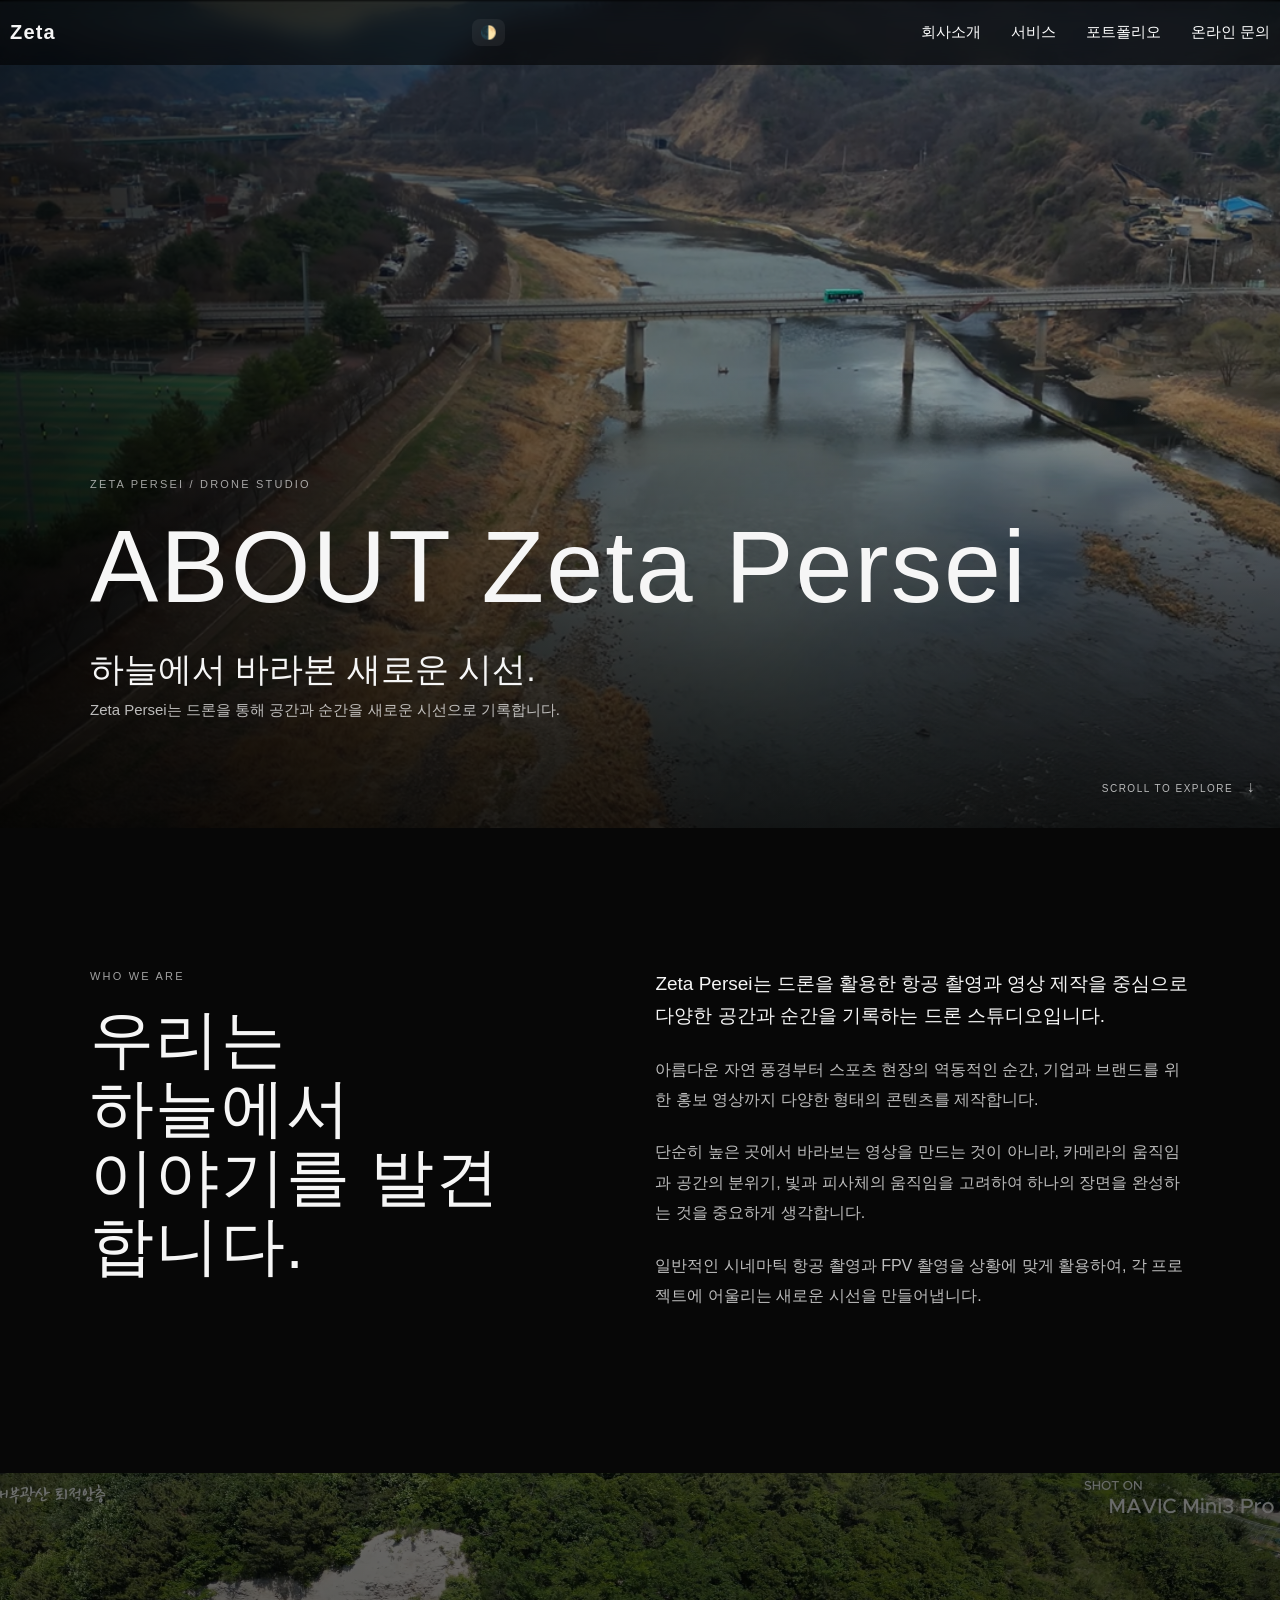
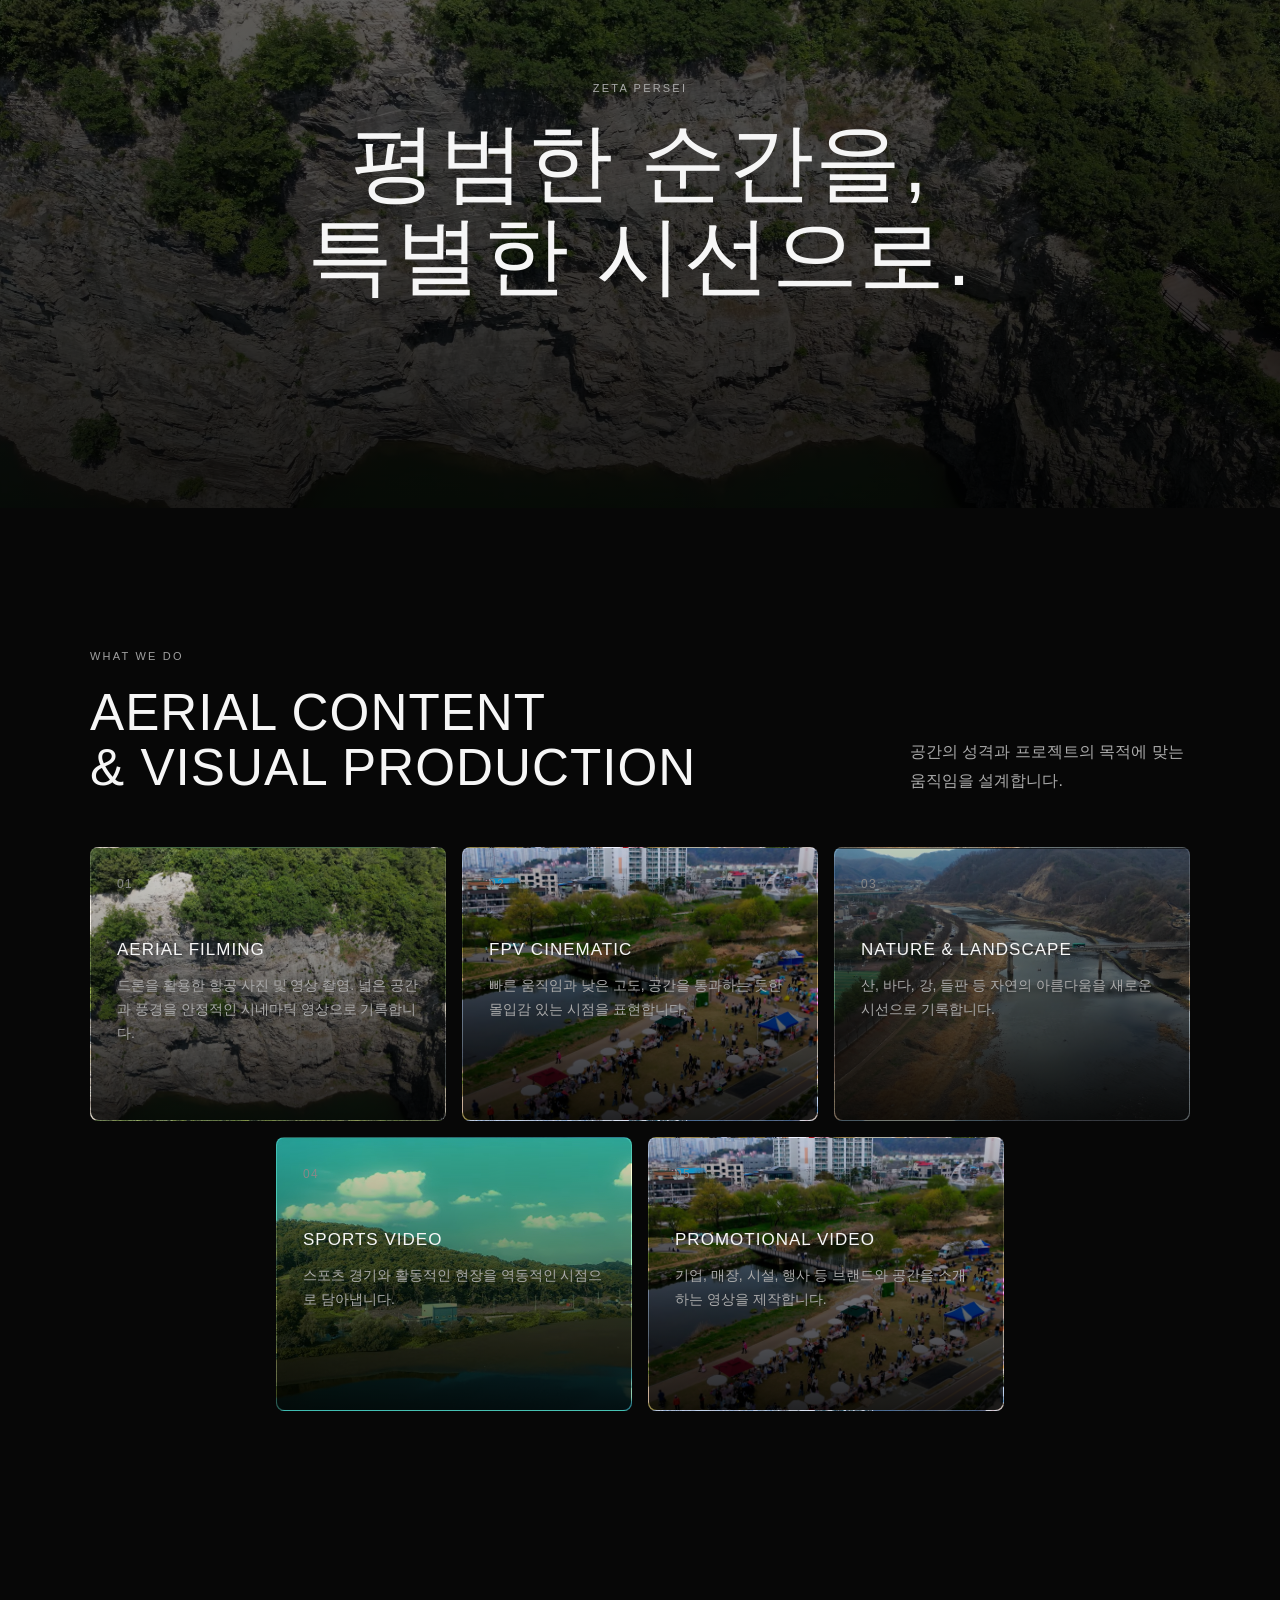
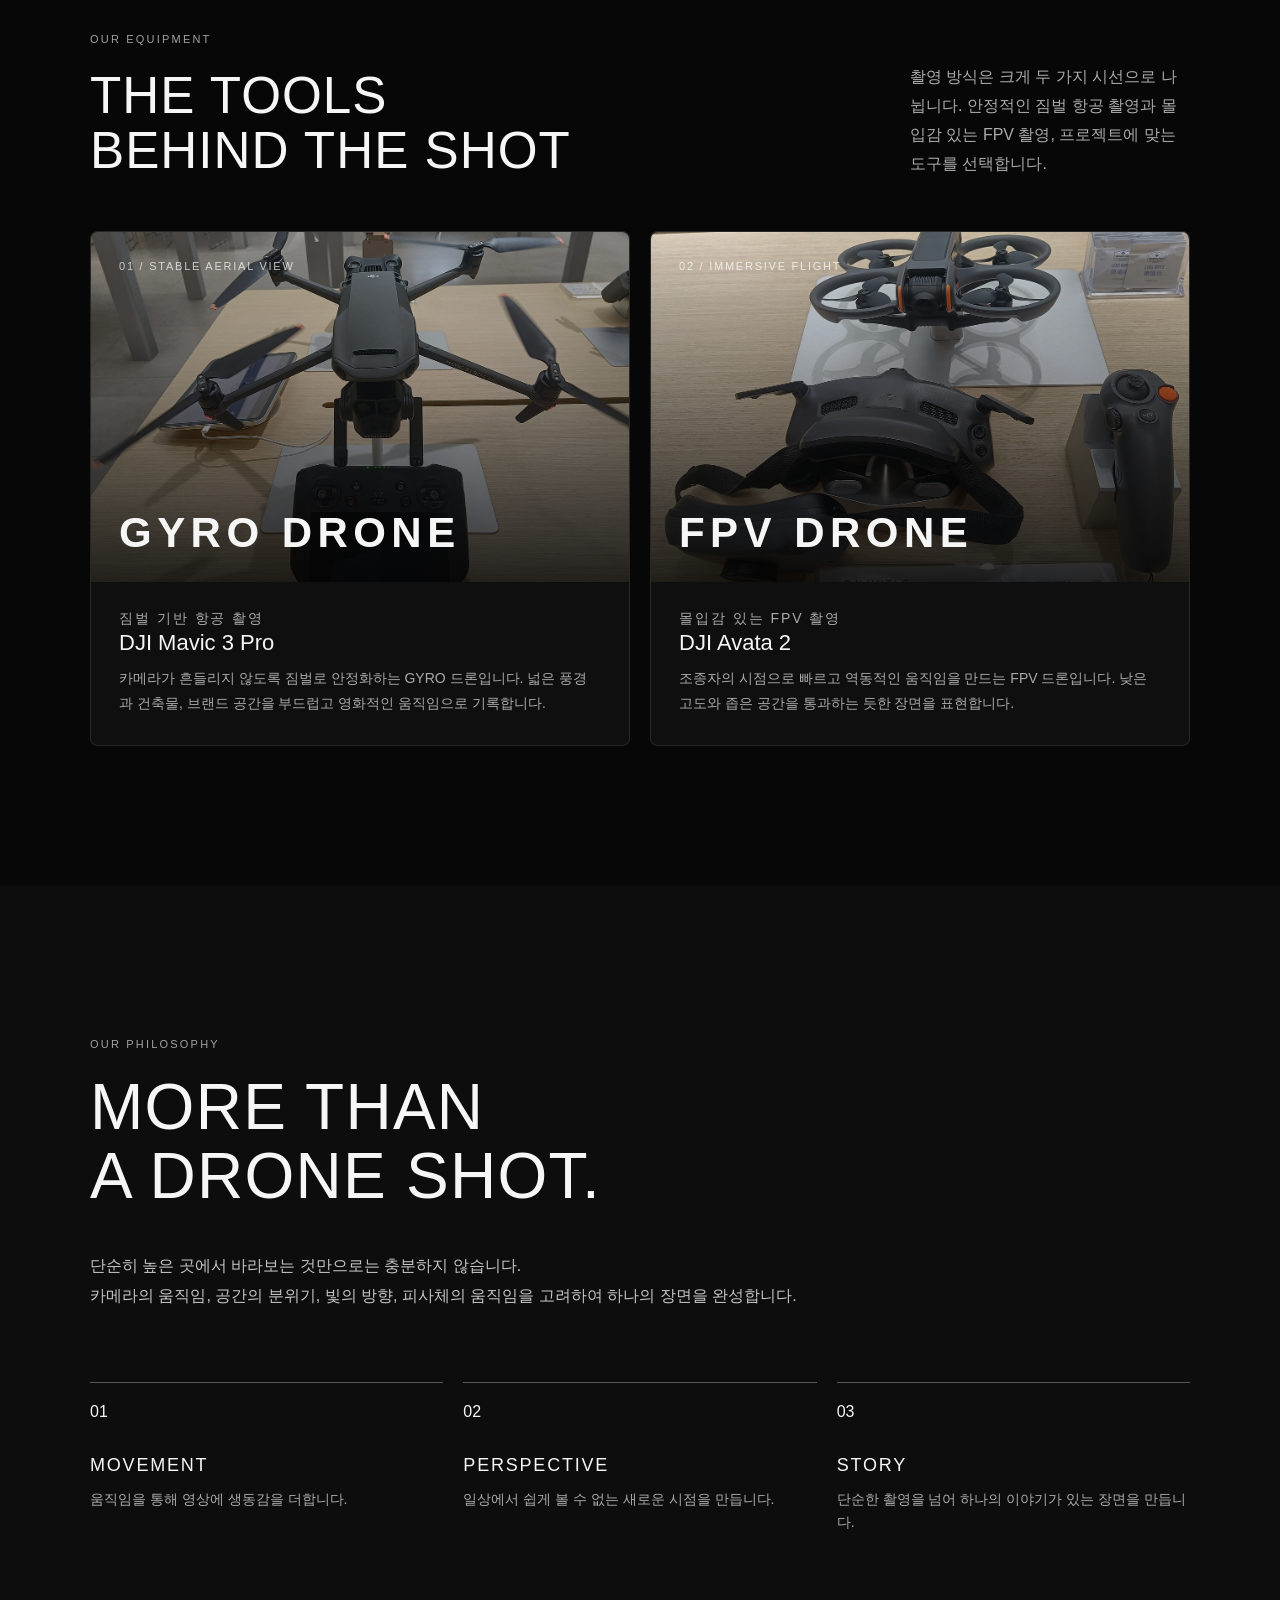
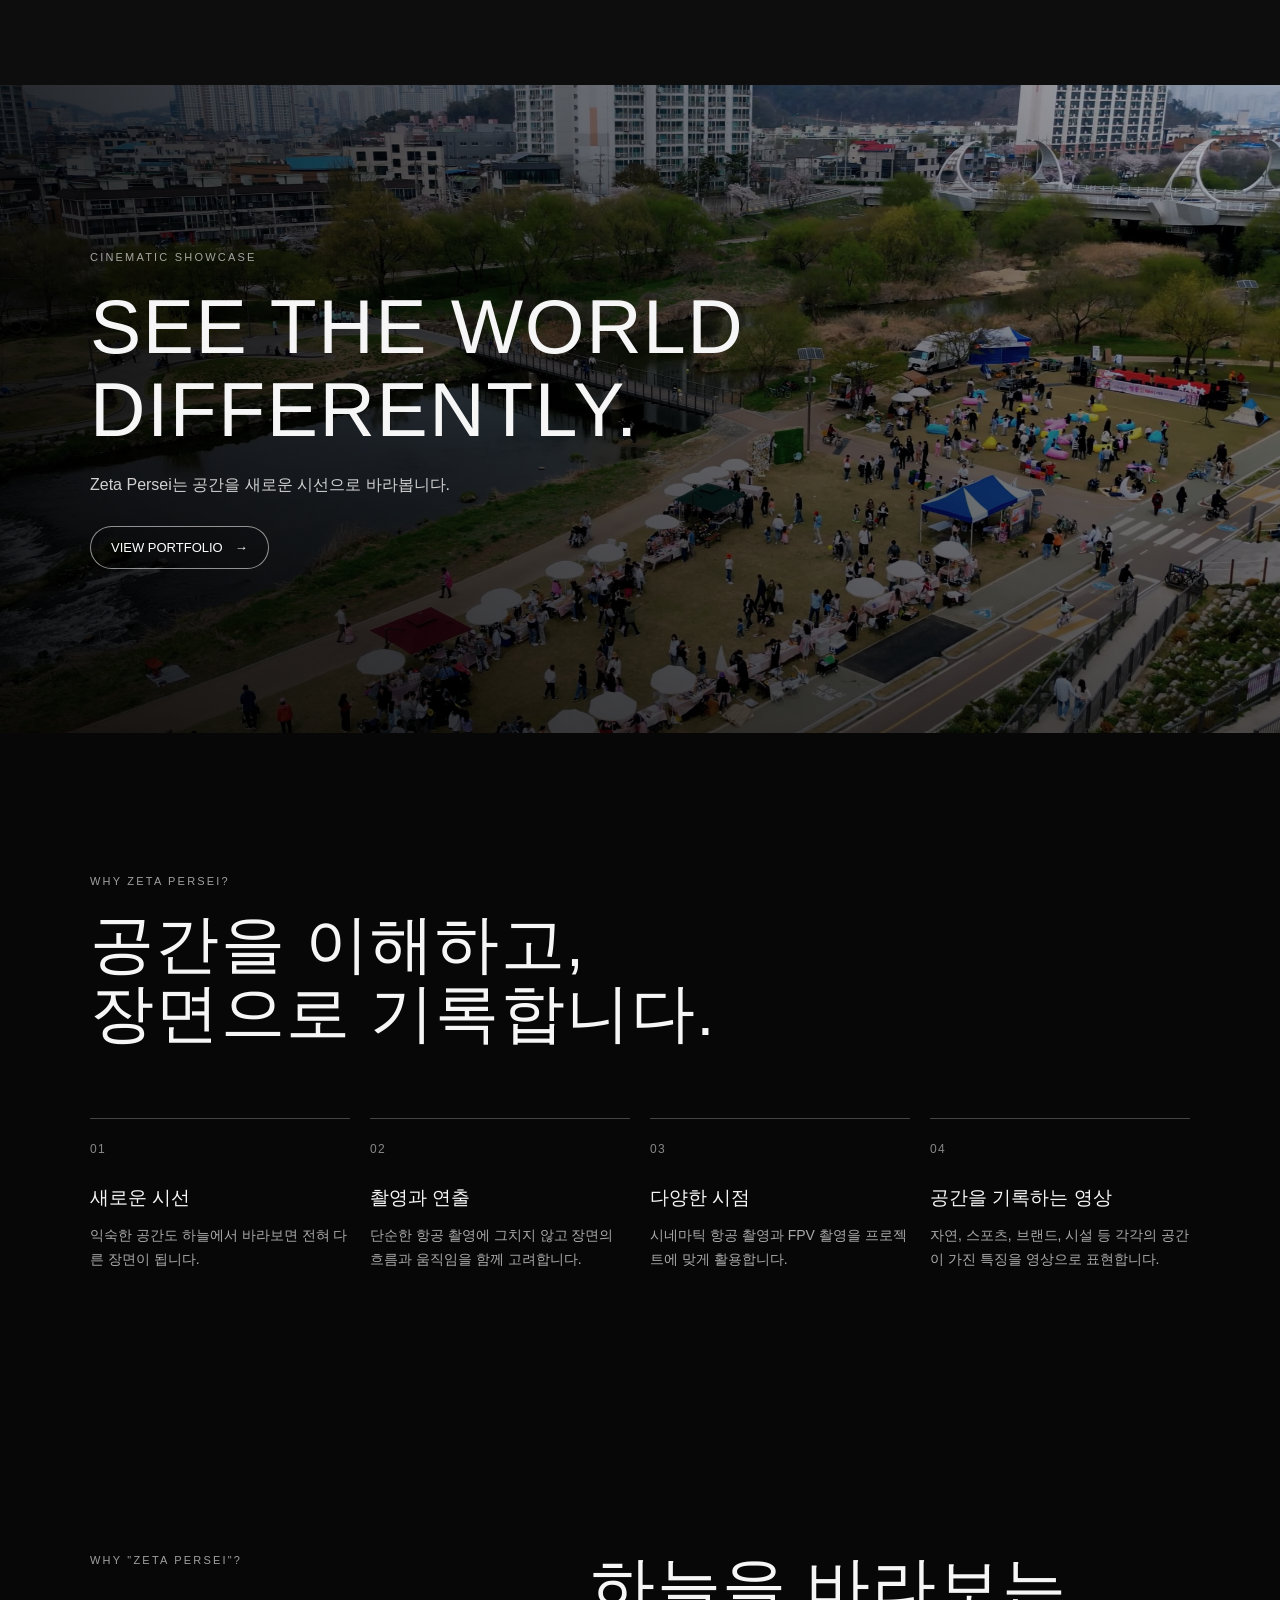
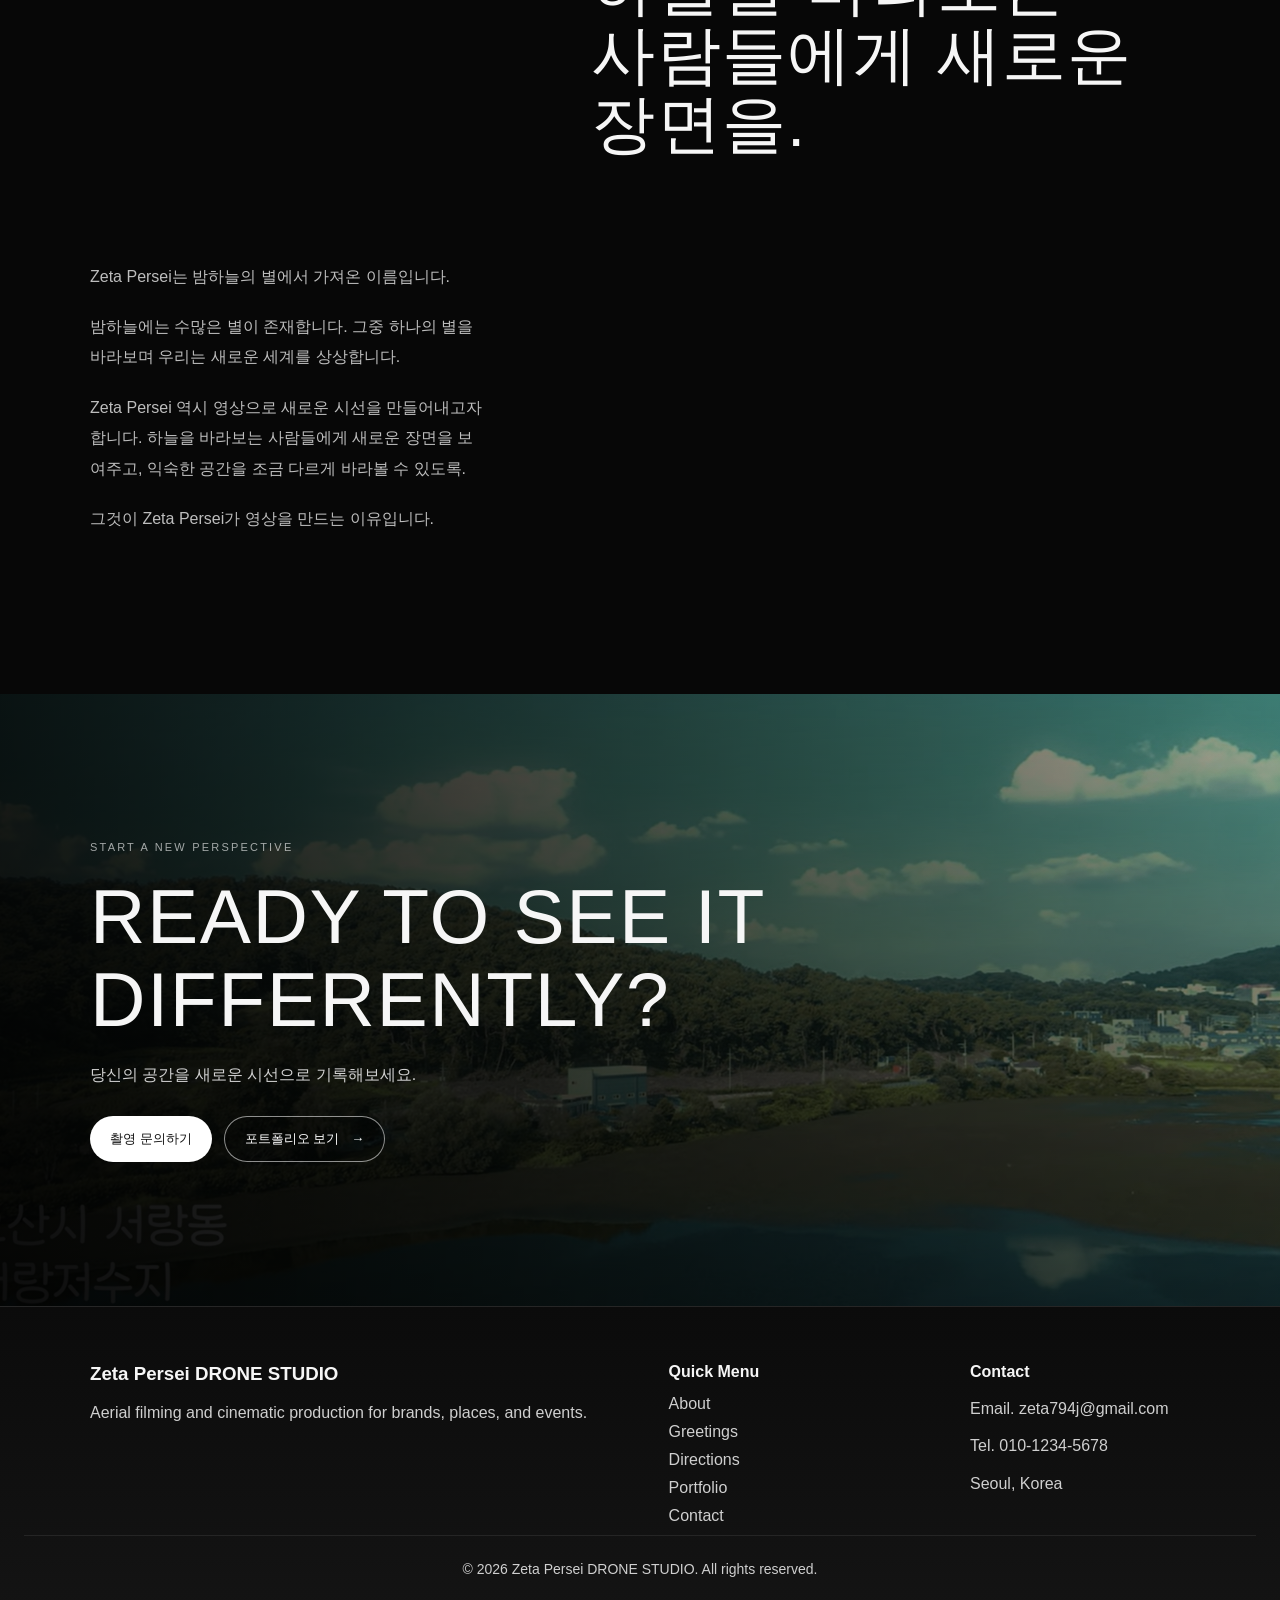
==== commit 9d54abf9: "sacadafdfefe gnvdsavdsfagdfds" ====
--- a/about.html
+++ b/about.html
@@ -56,13 +56,13 @@
 
 <main>
     <section class="about-hero">
-        <video class="about-hero-media" autoplay muted loop playsinline poster="img/instagram-reel.jpg.png">
+        <video class="about-hero-media" autoplay muted loop playsinline poster="img/한탄강.png">
             <source src="img/hero-spring.mp4" type="video/mp4">
         </video>
         <div class="about-hero-overlay"></div>
         <div class="about-hero-content">
             <p class="eyebrow">ZETA PERSEI / DRONE STUDIO</p>
-            <h1>ABOUT ZETA PERSEI</h1>
+            <h1>ABOUT Zeta Persei</h1>
             <p class="hero-lead">하늘에서 바라본 새로운 시선.</p>
             <p class="hero-copy">Zeta Persei는 드론을 통해 공간과 순간을 새로운 시선으로 기록합니다.</p>
         </div>
@@ -72,7 +72,7 @@
     <section id="who-we-are" class="about-section about-intro fade">
         <div class="about-section-heading">
             <p class="eyebrow">WHO WE ARE</p>
-            <h2>우리는 하늘에서<br>이야기를 발견합니다.</h2>
+            <h2>우리는 <br> 하늘에서<br>이야기를 발견합니다.</h2>
         </div>
         <div class="about-copy-block">
             <p class="lead-copy">Zeta Persei는 드론을 활용한 항공 촬영과 영상 제작을 중심으로 다양한 공간과 순간을 기록하는 드론 스튜디오입니다.</p>
@@ -102,10 +102,10 @@
     </section>
 
     <section class="about-section equipment-section fade">
-        <div class="section-title-row"><div><p class="eyebrow">OUR EQUIPMENT</p><h2>THE TOOLS<br>BEHIND THE SHOT</h2></div></div>
+        <div class="section-title-row"><div><p class="eyebrow">OUR EQUIPMENT</p><h2>THE TOOLS<br>BEHIND THE SHOT</h2></div><p class="section-intro">촬영 방식은 크게 두 가지 시선으로 나뉩니다. 안정적인 짐벌 항공 촬영과 몰입감 있는 FPV 촬영, 프로젝트에 맞는 도구를 선택합니다.</p></div>
         <div class="equipment-grid">
-            <article class="equipment-card"><div class="equipment-visual mavic"><span>01 / CINEMATIC AIR</span><strong>DJI<br>MAVIC 3 PRO</strong></div><div class="equipment-info"><h3>DJI Mavic 3 Pro</h3><p>시네마틱 항공 촬영을 위한 메인 드론. 안정적인 비행과 고품질 카메라 시스템을 활용해 자연과 공간을 영화적인 시선으로 담아냅니다.</p></div></article>
-            <article class="equipment-card"><div class="equipment-visual avata"><span>02 / IMMERSIVE FPV</span><strong>DJI<br>AVATA 2</strong></div><div class="equipment-info"><h3>DJI Avata 2</h3><p>FPV 영상 제작을 위한 드론. 빠르고 역동적인 움직임으로 일반적인 항공 촬영으로 표현하기 어려운 몰입감 있는 장면을 제작합니다.</p></div></article>
+            <article class="equipment-card"><div class="equipment-visual mavic"><img src="img/dji-mavic-3-pro.jpg" alt="DJI Mavic 3 Pro 카메라 드론" loading="lazy"><div class="equipment-visual-copy"><span>01 / STABLE AERIAL VIEW</span><strong>GYRO DRONE</strong></div></div><div class="equipment-info"><p class="equipment-type">짐벌 기반 항공 촬영</p><h3>DJI Mavic 3 Pro</h3><p>카메라가 흔들리지 않도록 짐벌로 안정화하는 GYRO 드론입니다. 넓은 풍경과 건축물, 브랜드 공간을 부드럽고 영화적인 움직임으로 기록합니다.</p></div></article>
+            <article class="equipment-card"><div class="equipment-visual avata"><img src="img/dji-avata-2.jpg" alt="DJI Avata 2 FPV 드론" loading="lazy"><div class="equipment-visual-copy"><span>02 / IMMERSIVE FLIGHT</span><strong>FPV DRONE</strong></div></div><div class="equipment-info"><p class="equipment-type">몰입감 있는 FPV 촬영</p><h3>DJI Avata 2</h3><p>조종자의 시점으로 빠르고 역동적인 움직임을 만드는 FPV 드론입니다. 낮은 고도와 좁은 공간을 통과하는 듯한 장면을 표현합니다.</p></div></article>
         </div>
     </section>
 
@@ -113,7 +113,7 @@
         <div class="about-section philosophy-inner"><p class="eyebrow">OUR PHILOSOPHY</p><h2>MORE THAN<br>A DRONE SHOT.</h2><p class="philosophy-copy">단순히 높은 곳에서 바라보는 것만으로는 충분하지 않습니다.<br>카메라의 움직임, 공간의 분위기, 빛의 방향, 피사체의 움직임을 고려하여 하나의 장면을 완성합니다.</p><div class="philosophy-list"><div><span>01</span><h3>MOVEMENT</h3><p>움직임을 통해 영상에 생동감을 더합니다.</p></div><div><span>02</span><h3>PERSPECTIVE</h3><p>일상에서 쉽게 볼 수 없는 새로운 시점을 만듭니다.</p></div><div><span>03</span><h3>STORY</h3><p>단순한 촬영을 넘어 하나의 이야기가 있는 장면을 만듭니다.</p></div></div></div>
     </section>
 
-    <section class="showcase-section fade"><div class="showcase-media"><img src="https://img.youtube.com/vi/ALN1OTDqQmQ/maxresdefault.jpg" alt="Zeta Persei aerial portfolio preview"></div><div class="showcase-overlay"></div><div class="showcase-content"><p class="eyebrow">CINEMATIC SHOWCASE</p><h2>SEE THE WORLD<br>DIFFERENTLY.</h2><p>Zeta Persei는 공간을 새로운 시선으로 바라봅니다.</p><a class="outline-button" href="index.html#portfolio">VIEW PORTFOLIO <span>→</span></a></div></section>
+    <section class="showcase-section fade"><div class="showcase-media"><img src="img/오산천.png" alt="오산천을 내려다본 Zeta Persei 항공 촬영 이미지"></div><div class="showcase-overlay"></div><div class="showcase-content"><p class="eyebrow">CINEMATIC SHOWCASE</p><h2>SEE THE WORLD<br>DIFFERENTLY.</h2><p>Zeta Persei는 공간을 새로운 시선으로 바라봅니다.</p><a class="outline-button" href="index.html#portfolio">VIEW PORTFOLIO <span>→</span></a></div></section>
 
     <section class="about-section why-section fade"><p class="eyebrow">WHY ZETA PERSEI?</p><h2>공간을 이해하고,<br>장면으로 기록합니다.</h2><div class="why-grid"><article><span>01</span><h3>새로운 시선</h3><p>익숙한 공간도 하늘에서 바라보면 전혀 다른 장면이 됩니다.</p></article><article><span>02</span><h3>촬영과 연출</h3><p>단순한 항공 촬영에 그치지 않고 장면의 흐름과 움직임을 함께 고려합니다.</p></article><article><span>03</span><h3>다양한 시점</h3><p>시네마틱 항공 촬영과 FPV 촬영을 프로젝트에 맞게 활용합니다.</p></article><article><span>04</span><h3>공간을 기록하는 영상</h3><p>자연, 스포츠, 브랜드, 시설 등 각각의 공간이 가진 특징을 영상으로 표현합니다.</p></article></div></section>
 
@@ -122,7 +122,7 @@
     <section class="about-cta"><div class="about-cta-media"></div><div class="about-cta-overlay"></div><div class="about-cta-content"><p class="eyebrow">START A NEW PERSPECTIVE</p><h2>READY TO SEE IT<br>DIFFERENTLY?</h2><p>당신의 공간을 새로운 시선으로 기록해보세요.</p><div class="cta-actions"><a class="primary-button" href="index.html#contact">촬영 문의하기</a><a class="outline-button" href="index.html#portfolio">포트폴리오 보기 <span>→</span></a></div></div></section>
 </main>
 
-<footer class="footer"><div class="footer-container"><div class="footer-brand"><h3>Zeta Persei DRONE STUDIO</h3><p>Aerial filming and cinematic production for brands, places, and events.</p></div><div class="footer-links"><h4>Quick Menu</h4><a href="about.html">About</a><a href="index.html#portfolio">Portfolio</a><a href="index.html#contact">Contact</a></div><div class="footer-contact"><h4>Contact</h4><p>Email. zeta794j@gmail.com</p><p>Tel. 010-1234-5678</p><p>Seoul, Korea</p></div></div><p class="copy">&copy; 2026 Zeta Persei DRONE STUDIO. All rights reserved.</p></footer>
+<footer class="footer"><div class="footer-container"><div class="footer-brand"><h3>Zeta Persei DRONE STUDIO</h3><p>Aerial filming and cinematic production for brands, places, and events.</p></div><div class="footer-links"><h4>Quick Menu</h4><a href="about.html">About</a><a href="greeting.html">Greetings</a><a href="directions.html">Directions</a><a href="index.html#portfolio">Portfolio</a><a href="index.html#contact">Contact</a></div><div class="footer-contact"><h4>Contact</h4><p>Email. zeta794j@gmail.com</p><p>Tel. 010-1234-5678</p><p>Seoul, Korea</p></div></div><p class="copy">&copy; 2026 Zeta Persei DRONE STUDIO. All rights reserved.</p></footer>
 <button id="topBtn" type="button" onclick="scrollToTop()" aria-label="맨 위로">↑</button>
 <script src="script.js"></script>
 </body>
--- a/style.css
+++ b/style.css
@@ -1226,7 +1226,7 @@
     justify-items: center;
     padding: 70px 24px;
     text-align: center;
-    background: linear-gradient(rgba(0,0,0,0.6), rgba(0,0,0,0.88)), url('img/instagram-reel.jpg.png') center / cover;
+    background: linear-gradient(rgba(0,0,0,0.56), rgba(0,0,0,0.88)), url('img/대부광산 퇴적암층.png') center / cover;
 }
 
 .brand-statement h2 { font-size: clamp(40px, 7vw, 86px); }
@@ -1252,10 +1252,21 @@
     border-radius: 8px;
     background: rgba(255,255,255,0.035);
     transition: transform 0.35s ease, background 0.35s ease, border-color 0.35s ease;
-}
+    background-position: center;
+    background-size: cover;
+}
+
+.about-card::before { content: ""; position: absolute; inset: 0; border-radius: inherit; background: linear-gradient(180deg, rgba(0,0,0,0.12), rgba(0,0,0,0.86)); pointer-events: none; }
+.about-card { position: relative; isolation: isolate; }
+.about-card > * { position: relative; z-index: 1; }
+.about-card:nth-child(1) { background-image: url('img/대부광산 퇴적암층.png'); }
+.about-card:nth-child(2) { background-image: url('img/오산천.png'); }
+.about-card:nth-child(3) { background-image: url('img/한탄강.png'); }
+.about-card:nth-child(4) { background-image: url('img/오산시 서랑동 서랑저수지.png'); }
+.about-card:nth-child(5) { background-image: url('img/오산천.png'); }
 
 .about-card:nth-child(4) { grid-column: 2 / span 2; }
-.about-card:hover { transform: translateY(-6px); background: rgba(255,255,255,0.09); border-color: rgba(255,255,255,0.24); }
+.about-card:hover { transform: translateY(-6px); background-color: rgba(255,255,255,0.09); border-color: rgba(255,255,255,0.24); }
 .card-index, .why-grid span { color: #888; font-size: 12px; letter-spacing: 0.12em; }
 .about-card h3 { margin: 48px 0 14px; font-size: 17px; font-weight: 500; letter-spacing: 0.06em; }
 .about-card p { margin: 0; color: #aaa; line-height: 1.7; font-size: 14px; }
@@ -1263,11 +1274,16 @@
 .equipment-section { padding-top: 80px; }
 .equipment-grid { display: grid; grid-template-columns: repeat(2, 1fr); gap: 20px; }
 .equipment-card { overflow: hidden; border: 1px solid rgba(255,255,255,0.1); border-radius: 8px; background: rgba(255,255,255,0.035); }
-.equipment-visual { min-height: 350px; padding: 28px; display: flex; flex-direction: column; justify-content: space-between; background: #1d1d1d; }
-.equipment-visual span { color: rgba(255,255,255,0.6); font-size: 11px; letter-spacing: 0.16em; }
-.equipment-visual strong { font-size: clamp(35px, 5vw, 62px); font-weight: 500; line-height: 0.95; }
-.equipment-visual.mavic { background: linear-gradient(135deg, rgba(0,0,0,0.15), rgba(0,0,0,0.8)), url('img/instagram-reel.jpg.png') center / cover; background-color: #263238; }
-.equipment-visual.avata { background: linear-gradient(135deg, #404040, #101010 75%); }
+.equipment-visual { min-height: 350px; position: relative; display: flex; overflow: hidden; background: #1d1d1d; }
+.equipment-visual::after { content: ""; position: absolute; inset: 0; background: linear-gradient(180deg, rgba(0,0,0,0.08), rgba(0,0,0,0.82)); }
+.equipment-visual img { width: 100%; height: 100%; position: absolute; inset: 0; object-fit: cover; transition: transform 0.5s ease; }
+.equipment-card:hover .equipment-visual img { transform: scale(1.04); }
+.equipment-visual-copy { position: relative; z-index: 1; width: 100%; padding: 28px; align-self: stretch; display: flex; flex-direction: column; justify-content: space-between; }
+.equipment-visual span { color: rgba(255,255,255,0.72); font-size: 11px; letter-spacing: 0.16em; }
+.equipment-visual strong { font-size: clamp(25px, 3.4vw, 42px); font-weight: 600; line-height: 1; letter-spacing: 0.13em; text-transform: uppercase; }
+.equipment-visual.mavic { background: #263238; }
+.equipment-visual.avata { background: #171717; }
+.equipment-type { margin: 0 0 10px; color: #888; font-size: 11px; letter-spacing: 0.14em; text-transform: uppercase; }
 .equipment-info { padding: 24px 28px 30px; }
 .equipment-info h3 { margin: 0 0 10px; font-size: 22px; font-weight: 500; }
 .equipment-info p { margin: 0; color: #aaa; line-height: 1.75; font-size: 14px; }
@@ -1301,12 +1317,12 @@
 .name-copy { color: #bdbdbd; line-height: 1.9; font-size: 16px; }
 .name-copy p { margin: 0 0 20px; }
 .about-cta { min-height: 68vh; background: #1b1e1f; }
-.about-cta-media { background: linear-gradient(90deg, rgba(25,32,34,0.55), rgba(25,32,34,0.18)), url('img/instagram-reel.jpg.png') center / cover; filter: saturate(0.7); }
+.about-cta-media { background: linear-gradient(90deg, rgba(25,32,34,0.55), rgba(25,32,34,0.18)), url('img/오산시 서랑동 서랑저수지.png') center / cover; filter: saturate(0.7); }
 .about-cta-content h2 { font-size: clamp(42px, 6vw, 84px); }
 .cta-actions { display: flex; gap: 12px; flex-wrap: wrap; }
 
 body.light .about-page .about-card,
-body.light .about-page .equipment-card { background: #fff; border-color: rgba(0,0,0,0.1); }
+body.light .about-page .equipment-card { background-color: #fff; border-color: rgba(0,0,0,0.1); }
 body.light .about-page .about-copy-block,
 body.light .about-page .about-card p,
 body.light .about-page .equipment-info p,
@@ -1344,3 +1360,597 @@
     .cta-actions { align-items: stretch; flex-direction: column; width: max-content; max-width: 100%; }
     .cta-actions a { justify-content: center; }
 }
+
+/* ================= GREETING PAGE ================= */
+.greeting-page {
+    overflow-x: hidden;
+}
+
+.greeting-page .logo {
+    color: inherit;
+    text-decoration: none;
+}
+
+.greeting-hero {
+    min-height: 88vh;
+    position: relative;
+    display: flex;
+    align-items: flex-end;
+    overflow: hidden;
+    background: #151515;
+}
+
+.greeting-hero-media,
+.greeting-hero-overlay {
+    position: absolute;
+    inset: 0;
+    width: 100%;
+    height: 100%;
+    object-fit: cover;
+}
+
+.greeting-hero-overlay {
+    background: linear-gradient(90deg, rgba(0,0,0,0.78), rgba(0,0,0,0.18) 78%), linear-gradient(0deg, rgba(0,0,0,0.78), transparent 60%);
+}
+
+.greeting-hero-content,
+.greeting-cta-content {
+    position: relative;
+    z-index: 1;
+    width: min(1100px, calc(100% - 48px));
+    margin: 0 auto;
+}
+
+.greeting-hero-content {
+    padding-bottom: 13vh;
+}
+
+.greeting-hero h1 {
+    margin: 0;
+    font-size: clamp(50px, 8vw, 104px);
+    font-weight: 400;
+    letter-spacing: -0.02em;
+    line-height: 1.05;
+}
+
+.greeting-hero h1 span {
+    color: rgba(255,255,255,0.74);
+}
+
+.greeting-hero-content > p:last-child {
+    margin: 26px 0 0;
+    color: rgba(255,255,255,0.78);
+    font-size: 15px;
+    line-height: 1.7;
+}
+
+.greeting-shell {
+    width: min(1100px, calc(100% - 48px));
+    margin: 0 auto;
+}
+
+.greeting-letter {
+    display: grid;
+    grid-template-columns: 0.9fr 1.1fr;
+    gap: 9vw;
+    align-items: start;
+    padding-top: 145px;
+    padding-bottom: 145px;
+}
+
+.greeting-local-visual {
+    position: relative;
+    min-height: 550px;
+    display: flex;
+    flex-direction: column;
+    justify-content: space-between;
+    padding: 28px;
+    overflow: hidden;
+    color: white;
+    background: linear-gradient(160deg, rgba(15,25,27,0.1), rgba(4,4,4,0.9)), url('img/오산천.png') center / cover;
+}
+
+.greeting-local-visual::before {
+    content: "";
+    position: absolute;
+    inset: 0;
+    background: linear-gradient(180deg, rgba(0,0,0,0.08), rgba(0,0,0,0.72));
+}
+
+.greeting-local-visual > * {
+    position: relative;
+    z-index: 1;
+}
+
+.greeting-local-visual span {
+    font-size: 11px;
+    letter-spacing: 0.18em;
+    color: rgba(255,255,255,0.72);
+}
+
+.greeting-local-visual strong {
+    font-size: clamp(40px, 5vw, 70px);
+    font-weight: 400;
+    line-height: 0.95;
+    letter-spacing: 0.04em;
+}
+
+.greeting-local-visual small {
+    max-width: 220px;
+    color: rgba(255,255,255,0.62);
+    font-size: 11px;
+    line-height: 1.6;
+}
+
+.greeting-letter-copy h2,
+.creator-profile h2,
+.greeting-story h2,
+.approach-section h2,
+.greeting-client h2,
+.greeting-final h2,
+.greeting-cta h2 {
+    margin: 0;
+    font-weight: 400;
+    letter-spacing: 0.01em;
+    line-height: 1.1;
+}
+
+.greeting-letter-copy h2,
+.creator-profile h2,
+.greeting-story h2,
+.approach-section h2,
+.greeting-client h2,
+.greeting-final h2 {
+    font-size: clamp(38px, 5vw, 68px);
+}
+
+.letter-body {
+    margin-top: 42px;
+    color: #bdbdbd;
+    font-size: 16px;
+    line-height: 1.95;
+}
+
+.letter-body p { margin: 0 0 22px; }
+.letter-body strong { color: #f4f4f4; font-weight: 500; }
+
+.greeting-quote {
+    padding: 150px 24px;
+    text-align: center;
+    background: #101010;
+}
+
+.greeting-quote blockquote {
+    max-width: 920px;
+    margin: 0 auto;
+    color: #f6f6f6;
+    font-size: clamp(34px, 6vw, 78px);
+    font-weight: 400;
+    line-height: 1.18;
+    letter-spacing: -0.02em;
+}
+
+.creator-profile {
+    display: grid;
+    grid-template-columns: 1fr 0.8fr;
+    gap: 10vw;
+    align-items: center;
+    padding-top: 145px;
+    padding-bottom: 145px;
+}
+
+.creator-profile-copy > p:not(.eyebrow) {
+    max-width: 440px;
+    margin: 32px 0 38px;
+    color: #bdbdbd;
+    line-height: 1.85;
+}
+
+.creator-meta {
+    display: flex;
+    flex-direction: column;
+    gap: 8px;
+    padding-top: 22px;
+    border-top: 1px solid rgba(255,255,255,0.22);
+}
+
+.creator-meta strong {
+    font-size: 22px;
+    font-weight: 500;
+    letter-spacing: 0.16em;
+}
+
+.creator-meta span {
+    color: #929292;
+    font-size: 11px;
+    letter-spacing: 0.12em;
+}
+
+.creator-visual {
+    min-height: 480px;
+    background-image: linear-gradient(160deg, rgba(20,30,31,0.2), rgba(4,4,4,0.9)), url('img/대부광산 퇴적암층.png');
+    background-color: #273133;
+}
+
+.greeting-story {
+    display: grid;
+    grid-template-columns: 1fr 1fr;
+    gap: 10vw;
+    padding-top: 135px;
+    padding-bottom: 135px;
+    border-top: 1px solid rgba(255,255,255,0.1);
+}
+
+.story-copy {
+    max-width: 520px;
+    color: #bdbdbd;
+    font-size: 16px;
+    line-height: 1.95;
+}
+
+.story-copy p { margin: 0 0 24px; }
+
+.approach-section {
+    padding: 140px 0;
+    background: #0d0d0d;
+}
+
+.approach-list {
+    display: grid;
+    grid-template-columns: repeat(3, 1fr);
+    gap: 22px;
+    margin-top: 70px;
+}
+
+.approach-list article {
+    padding: 22px 0 0;
+    border-top: 1px solid rgba(255,255,255,0.3);
+}
+
+.approach-list span {
+    color: #888;
+    font-size: 12px;
+    letter-spacing: 0.12em;
+}
+
+.approach-list h3 {
+    margin: 34px 0 12px;
+    font-size: 18px;
+    font-weight: 500;
+    letter-spacing: 0.12em;
+}
+
+.approach-list p {
+    margin: 0;
+    color: #aaa;
+    line-height: 1.75;
+    font-size: 14px;
+}
+
+.greeting-client {
+    display: grid;
+    grid-template-columns: 1fr 0.8fr;
+    gap: 10vw;
+    padding-top: 145px;
+    padding-bottom: 145px;
+}
+
+.greeting-client .eyebrow { grid-column: 1 / -1; margin-bottom: -60px; }
+.greeting-client h2 { font-size: clamp(38px, 5vw, 68px); }
+.client-copy { color: #bdbdbd; line-height: 1.9; font-size: 16px; }
+.client-copy p { margin: 0 0 18px; }
+
+.greeting-brand {
+    min-height: 48vh;
+    display: grid;
+    align-content: center;
+    justify-items: center;
+    padding: 70px 24px;
+    text-align: center;
+    background: linear-gradient(rgba(0,0,0,0.72), rgba(0,0,0,0.9)), url('img/한탄강.png') center / cover;
+}
+
+.greeting-brand h2 { margin: 0; font-size: clamp(40px, 7vw, 86px); font-weight: 400; line-height: 1.08; }
+
+.greeting-final {
+    padding-top: 145px;
+    padding-bottom: 145px;
+    text-align: center;
+}
+
+.greeting-final > p:not(.eyebrow) {
+    margin: 32px auto 40px;
+    color: #bdbdbd;
+    line-height: 1.9;
+}
+
+.greeting-final > strong {
+    display: block;
+    font-size: 18px;
+    font-weight: 400;
+    line-height: 1.7;
+}
+
+.greeting-final > strong span {
+    color: #888;
+    font-size: 12px;
+    letter-spacing: 0.18em;
+}
+
+.greeting-cta {
+    position: relative;
+    min-height: 62vh;
+    display: flex;
+    align-items: center;
+    overflow: hidden;
+    background: #1b1e1f;
+}
+
+.greeting-cta-media,
+.greeting-cta-overlay {
+    position: absolute;
+    inset: 0;
+}
+
+.greeting-cta-media {
+    background: url('img/오산시 서랑동 서랑저수지.png') center / cover;
+    filter: saturate(0.72);
+}
+
+.greeting-cta-overlay {
+    background: linear-gradient(90deg, rgba(0,0,0,0.78), rgba(0,0,0,0.2)), linear-gradient(0deg, rgba(0,0,0,0.56), transparent);
+}
+
+.greeting-cta h2 { font-size: clamp(42px, 6vw, 82px); }
+.greeting-cta .cta-actions { margin-top: 30px; }
+
+body.light .greeting-page .letter-body,
+body.light .greeting-page .creator-profile-copy > p:not(.eyebrow),
+body.light .greeting-page .story-copy,
+body.light .greeting-page .client-copy,
+body.light .greeting-page .greeting-final > p:not(.eyebrow) { color: #555; }
+
+body.light .greeting-page .greeting-quote,
+body.light .greeting-page .approach-section { background: #ecebe8; }
+
+body.light .greeting-page .greeting-quote blockquote,
+body.light .greeting-page .letter-body strong { color: #111; }
+
+@media (max-width: 768px) {
+    .greeting-hero { min-height: 82vh; }
+    .greeting-hero-content, .greeting-cta-content, .greeting-shell { width: min(100% - 40px, 1100px); }
+    .greeting-hero-content { padding-bottom: 14vh; }
+    .greeting-hero h1 { font-size: clamp(44px, 13vw, 68px); }
+    .greeting-hero-content > p:last-child { max-width: 290px; }
+    .greeting-letter, .creator-profile, .greeting-story, .greeting-client { grid-template-columns: 1fr; gap: 52px; }
+    .greeting-letter, .creator-profile, .greeting-story, .greeting-client, .greeting-final { padding-top: 90px; padding-bottom: 90px; }
+    .greeting-local-visual, .creator-visual { min-height: 360px; }
+    .greeting-letter-copy h2, .creator-profile h2, .greeting-story h2, .approach-section h2, .greeting-client h2, .greeting-final h2 { font-size: clamp(36px, 11vw, 56px); }
+    .letter-body { margin-top: 30px; font-size: 15px; line-height: 1.85; }
+    .greeting-quote { padding: 100px 20px; }
+    .greeting-quote blockquote { font-size: clamp(32px, 9vw, 52px); }
+    .approach-section { padding: 90px 0; }
+    .approach-list { grid-template-columns: 1fr; gap: 30px; margin-top: 48px; }
+    .greeting-client .eyebrow { grid-column: auto; margin-bottom: -28px; }
+    .greeting-brand { min-height: 42vh; }
+    .greeting-brand h2 { font-size: clamp(38px, 11vw, 58px); }
+    .greeting-cta { min-height: 66vh; }
+}
+
+/* ================= DIRECTIONS PAGE ================= */
+.directions-page {
+    overflow-x: hidden;
+}
+
+.directions-page .logo {
+    color: inherit;
+    text-decoration: none;
+}
+
+.directions-hero {
+    min-height: 78vh;
+    position: relative;
+    display: flex;
+    align-items: flex-end;
+    overflow: hidden;
+    background: #151515;
+}
+
+.directions-hero-media,
+.directions-hero-overlay {
+    position: absolute;
+    inset: 0;
+}
+
+.directions-hero-media {
+    background: url('img/오산시 서랑동 서랑저수지.png') center / cover;
+    filter: saturate(0.72);
+}
+
+.directions-hero-overlay {
+    background: linear-gradient(90deg, rgba(0,0,0,0.78), rgba(0,0,0,0.2) 78%), linear-gradient(0deg, rgba(0,0,0,0.78), transparent 60%);
+}
+
+.directions-hero-content,
+.directions-cta-content {
+    position: relative;
+    z-index: 1;
+    width: min(1100px, calc(100% - 48px));
+    margin: 0 auto;
+}
+
+.directions-hero-content {
+    padding-bottom: 13vh;
+}
+
+.directions-hero h1 {
+    margin: 0;
+    font-size: clamp(50px, 8vw, 104px);
+    font-weight: 400;
+    line-height: 1.03;
+}
+
+.directions-hero h1 span {
+    color: rgba(255,255,255,0.72);
+    font-size: 0.72em;
+    letter-spacing: 0.08em;
+}
+
+.directions-hero-content > p:last-child {
+    margin: 25px 0 0;
+    color: rgba(255,255,255,0.78);
+    font-size: 15px;
+}
+
+.directions-shell {
+    width: min(1100px, calc(100% - 48px));
+    margin: 0 auto;
+}
+
+.location-intro {
+    display: grid;
+    grid-template-columns: 1.12fr 0.88fr;
+    gap: 20px;
+    align-items: stretch;
+    padding-top: 120px;
+    padding-bottom: 95px;
+}
+
+.map-panel {
+    min-height: 480px;
+    position: relative;
+    display: flex;
+    align-items: center;
+    justify-content: center;
+    overflow: hidden;
+    border: 1px solid rgba(255,255,255,0.12);
+    border-radius: 8px;
+    background: linear-gradient(145deg, #263234, #111718 68%);
+}
+
+.map-panel-grid {
+    position: absolute;
+    inset: -20%;
+    opacity: 0.45;
+    transform: rotate(-12deg);
+    background-image: linear-gradient(rgba(255,255,255,0.08) 1px, transparent 1px), linear-gradient(90deg, rgba(255,255,255,0.08) 1px, transparent 1px);
+    background-size: 68px 68px;
+}
+
+.map-panel::after {
+    content: "";
+    position: absolute;
+    inset: 0;
+    background: radial-gradient(circle at 50% 48%, rgba(190,224,211,0.16), transparent 2%, transparent 27%, rgba(0,0,0,0.22) 70%);
+}
+
+.map-panel-pin {
+    position: relative;
+    z-index: 1;
+    display: grid;
+    place-items: center;
+    width: 58px;
+    height: 58px;
+    border: 1px solid rgba(255,255,255,0.8);
+    border-radius: 50% 50% 50% 0;
+    transform: rotate(-45deg);
+    color: white;
+    font-weight: 600;
+    box-shadow: 0 16px 40px rgba(0,0,0,0.35);
+}
+
+.map-panel-pin::first-letter { transform: rotate(45deg); }
+.map-panel-label { position: absolute; z-index: 1; left: 26px; top: 24px; display: flex; flex-direction: column; gap: 5px; }
+.map-panel-label strong { font-size: 13px; letter-spacing: 0.14em; }
+.map-panel-label span { color: rgba(255,255,255,0.55); font-size: 10px; letter-spacing: 0.14em; }
+.map-notice { position: absolute; z-index: 1; bottom: 22px; left: 26px; margin: 0; color: rgba(255,255,255,0.76); font-size: 12px; line-height: 1.7; }
+.map-notice small { color: rgba(255,255,255,0.5); }
+
+.address-card {
+    padding: 40px 34px;
+    border: 1px solid rgba(255,255,255,0.1);
+    border-radius: 8px;
+    background: rgba(255,255,255,0.04);
+}
+
+.address-card h2,
+.map-actions h2,
+.directions-section h2,
+.visit-info h2 {
+    margin: 0;
+    font-size: clamp(32px, 4vw, 54px);
+    font-weight: 400;
+    line-height: 1.1;
+}
+
+.address-row { display: grid; grid-template-columns: auto 1fr; gap: 10px 18px; align-items: center; margin-top: 46px; padding: 18px 0; border-top: 1px solid rgba(255,255,255,0.16); border-bottom: 1px solid rgba(255,255,255,0.16); }
+.address-row > span { color: #888; font-size: 12px; }
+.address-row strong { min-width: 0; font-size: 15px; font-weight: 500; word-break: keep-all; }
+.address-row button { grid-column: 1 / -1; justify-self: start; padding: 9px 14px; border-radius: 8px; background: rgba(255,255,255,0.1); color: white; font-size: 12px; }
+.address-row button:hover { background: rgba(255,255,255,0.2); }
+.address-card dl { margin: 28px 0 0; }
+.address-card dl div { display: grid; grid-template-columns: 70px 1fr; gap: 10px; margin-bottom: 16px; font-size: 14px; }
+.address-card dt { color: #888; }
+.address-card dd { margin: 0; color: #c8c8c8; word-break: break-word; }
+.address-card a { color: inherit; text-decoration: none; }
+.address-card a:hover { color: white; }
+.data-note { margin: 36px 0 0; color: #a7a7a7; font-size: 12px; line-height: 1.7; }
+
+.map-actions { padding-top: 30px; padding-bottom: 120px; }
+.map-actions .section-description { margin-left: 0; text-align: left; }
+.map-action-list { display: flex; flex-wrap: wrap; gap: 10px; margin-top: 28px; }
+.map-action-list button { padding: 13px 18px; border: 1px solid rgba(255,255,255,0.14); border-radius: 8px; background: rgba(255,255,255,0.06); color: #777; cursor: not-allowed; }
+
+.directions-section { padding-top: 115px; padding-bottom: 135px; border-top: 1px solid rgba(255,255,255,0.1); }
+.directions-grid { display: grid; grid-template-columns: repeat(3, 1fr); gap: 18px; margin-top: 58px; }
+.directions-grid article { min-height: 225px; padding: 24px; border: 1px solid rgba(255,255,255,0.1); border-radius: 8px; background: rgba(255,255,255,0.035); transition: transform 0.3s ease, background 0.3s ease; }
+.directions-grid article:hover { transform: translateY(-5px); background: rgba(255,255,255,0.08); }
+.directions-grid span { color: #888; font-size: 11px; letter-spacing: 0.14em; }
+.directions-grid h3 { margin: 55px 0 14px; font-size: 21px; font-weight: 500; }
+.directions-grid p { margin: 0 0 14px; color: #c5c5c5; line-height: 1.7; font-size: 14px; }
+.directions-grid small { color: #888; line-height: 1.65; font-size: 12px; }
+
+.visit-info { display: grid; grid-template-columns: 1fr 0.9fr; gap: 10vw; align-items: center; padding-top: 110px; padding-bottom: 110px; }
+.visit-info > div:last-child > p { margin: 0 0 26px; color: #bdbdbd; line-height: 1.85; }
+.visit-actions { display: flex; gap: 10px; flex-wrap: wrap; }
+
+.directions-cta { min-height: 62vh; position: relative; display: flex; align-items: center; overflow: hidden; background: #1b1e1f; }
+.directions-cta-media, .directions-cta-overlay { position: absolute; inset: 0; }
+.directions-cta-media { background: url('img/오산천.png') center / cover; filter: saturate(0.75); }
+.directions-cta-overlay { background: linear-gradient(90deg, rgba(0,0,0,0.8), rgba(0,0,0,0.2)), linear-gradient(0deg, rgba(0,0,0,0.56), transparent); }
+.directions-cta h2 { margin: 0; font-size: clamp(39px, 6vw, 78px); font-weight: 400; line-height: 1.08; }
+.directions-cta-content > p:not(.eyebrow) { margin: 24px 0 30px; color: #d0d0d0; }
+
+.copy-toast { position: fixed; left: 50%; bottom: 28px; z-index: 1400; padding: 12px 18px; border: 1px solid rgba(255,255,255,0.16); border-radius: 8px; background: rgba(15,15,15,0.92); color: white; font-size: 13px; opacity: 0; visibility: hidden; transform: translate(-50%, 12px); transition: opacity 0.25s ease, transform 0.25s ease, visibility 0.25s ease; }
+.copy-toast.show { opacity: 1; visibility: visible; transform: translate(-50%, 0); }
+
+body.light .directions-page .address-card,
+body.light .directions-page .directions-grid article { background-color: #fff; border-color: rgba(0,0,0,0.1); }
+body.light .directions-page .address-card dd,
+body.light .directions-page .directions-grid p,
+body.light .directions-page .visit-info > div:last-child > p { color: #555; }
+
+@media (max-width: 768px) {
+    .directions-hero { min-height: 78vh; }
+    .directions-hero-content, .directions-cta-content, .directions-shell { width: min(100% - 40px, 1100px); }
+    .directions-hero-content { padding-bottom: 14vh; }
+    .directions-hero h1 { font-size: clamp(46px, 13vw, 68px); }
+    .location-intro, .visit-info { grid-template-columns: 1fr; gap: 20px; padding-top: 80px; padding-bottom: 80px; }
+    .map-panel { min-height: 330px; }
+    .address-card { padding: 32px 24px; }
+    .map-actions { padding-bottom: 85px; }
+    .map-action-list { flex-direction: column; }
+    .map-action-list button { width: 100%; min-height: 46px; }
+    .directions-section { padding-top: 85px; padding-bottom: 90px; }
+    .directions-grid { grid-template-columns: 1fr; gap: 14px; margin-top: 40px; }
+    .directions-grid article { min-height: auto; }
+    .directions-grid h3 { margin-top: 32px; }
+    .directions-cta { min-height: 66vh; }
+    .directions-cta h2 { font-size: clamp(37px, 11vw, 60px); }
+    .visit-actions { flex-direction: column; align-items: stretch; }
+    .visit-actions a { justify-content: center; }
+}
+
+@media (prefers-reduced-motion: reduce) {
+    .directions-page *, .directions-page *::before, .directions-page *::after { scroll-behavior: auto !important; transition-duration: 0.01ms !important; animation-duration: 0.01ms !important; }
+}
